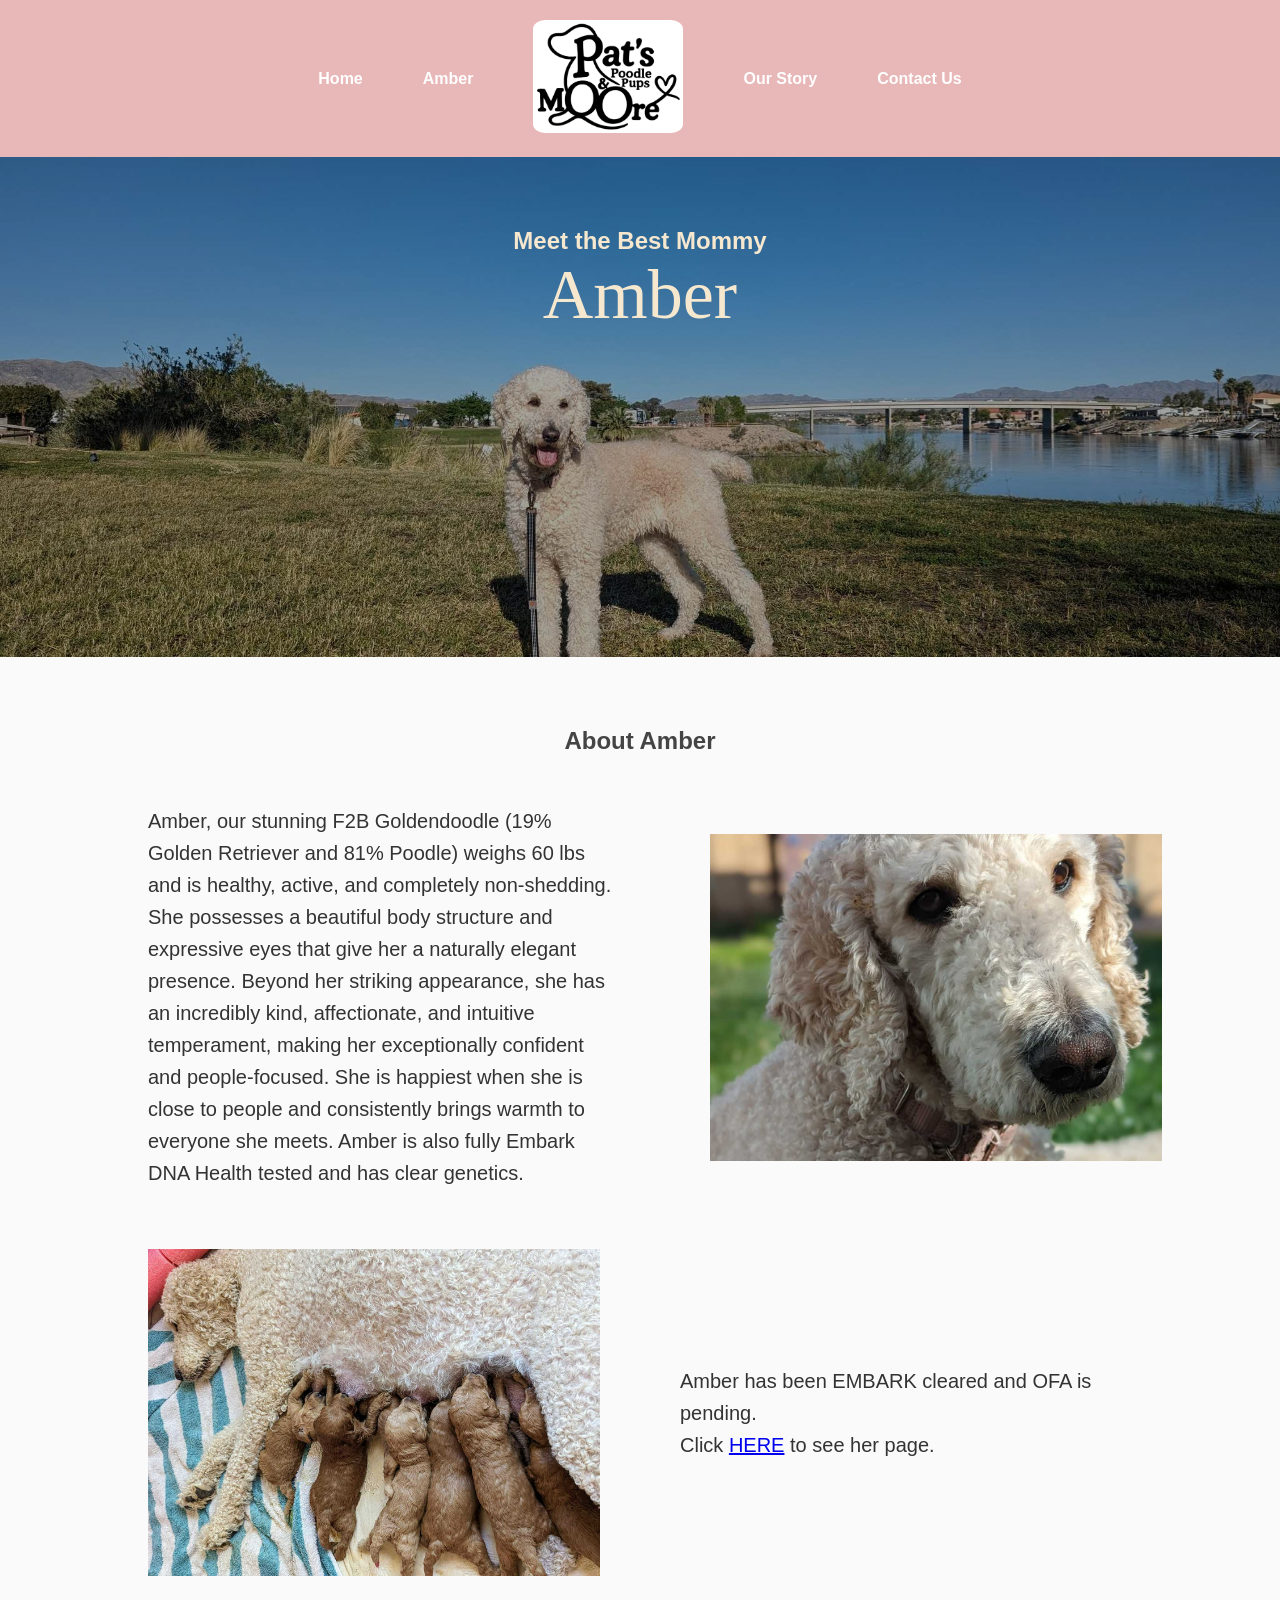
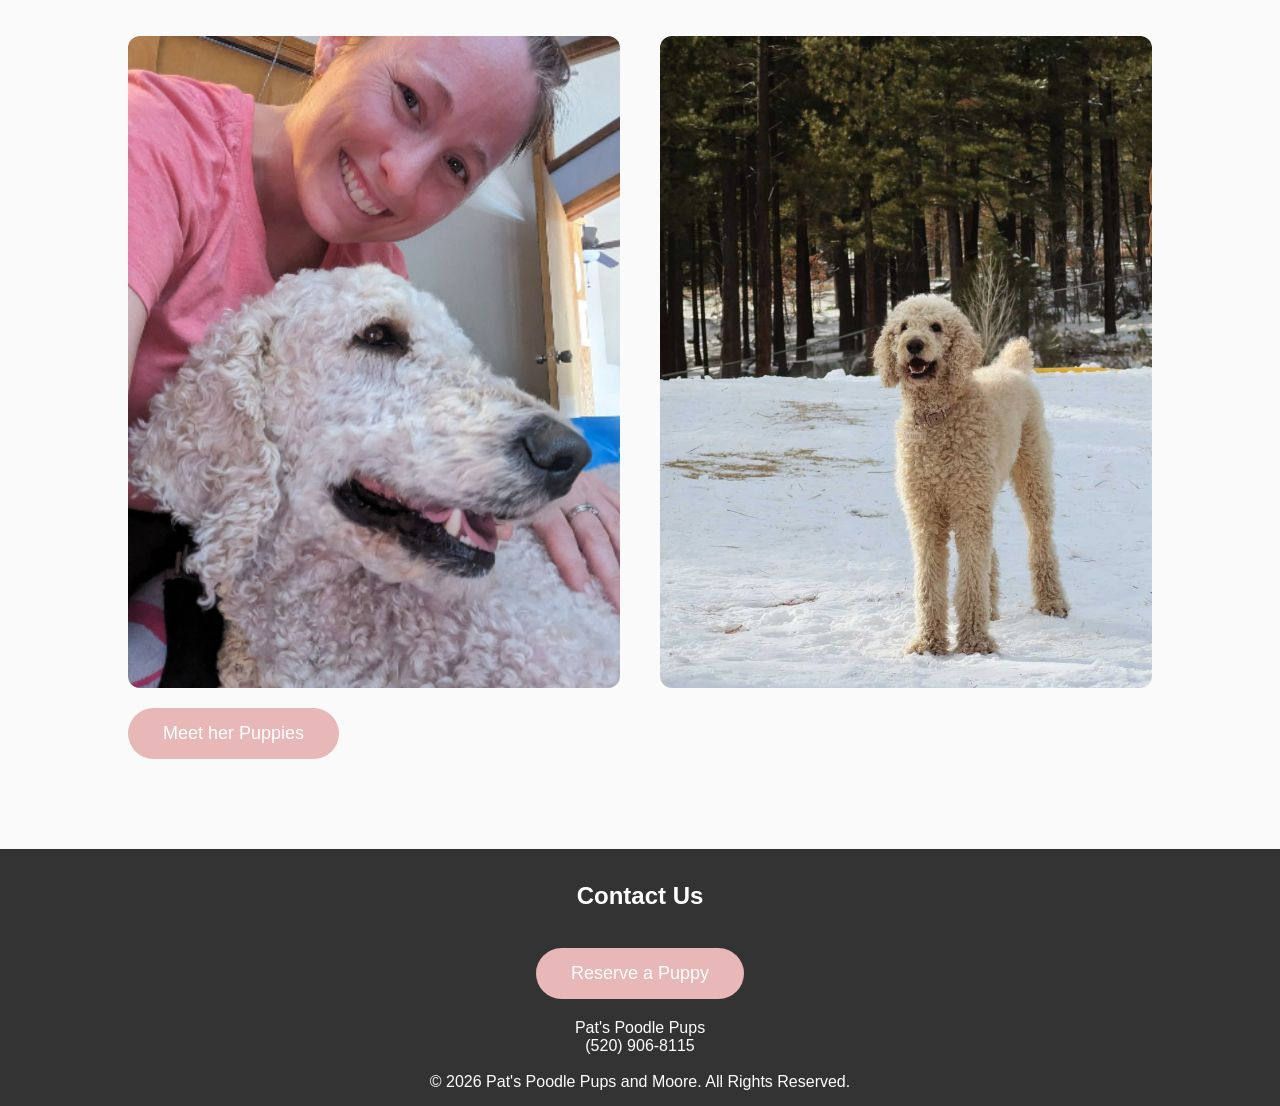
==== amber.html @ 966091e3 "phone number fix, buttons on homepage fix" ====
<!doctype html>
<html lang="en">
  <head>
    <meta charset="UTF-8" />
    <meta name="viewport" content="width=device-width, initial-scale=1.0" />
    <title>Amber</title>
    <link rel="preconnect" href="https://fonts.googleapis.com" />
    <link rel="preconnect" href="https://fonts.gstatic.com" crossorigin />
    <link
      href="https://fonts.googleapis.com/css2?family=Bevan:ital@0;1&family=Delius+Swash+Caps&family=Edu+NSW+ACT+Hand+Pre:wght@400..700&family=Sacramento&display=swap"
      rel="stylesheet" />
    <link rel="stylesheet" href="css/large.css" />
    <link rel="stylesheet" href="css/medium.css" />
    <link rel="stylesheet" href="css/small.css" />
  </head>
  <body>
    <header class="header">
      <a href="#" class="mobile-logo">
        <img src="images/logo.png" class="logo" alt="Pat's Poodle Pups Logo" />
      </a>

      <button class="hamburger" onclick="toggleMenu()">☰</button>

      <nav class="nav" id="nav-menu">
        <a href="/">Home</a>
        <a href="/amber.html">Amber</a>

        <a href="/" class="desktop-logo">
          <img
            src="images/logo.png"
            class="logo"
            alt="Pat's Poodle Pups Logo" />
        </a>

        <a href="/our-story.html">Our Story</a>
        <a href="/contact.html">Contact Us</a>
      </nav>
    </header>

    <section class="hero-amber">
      <div>
        <h2>Meet the Best Mommy</h2>
        <p class="amber">Amber</p>
      </div>
    </section>

    <section>
      <h2 class="section-title">About Amber</h2>
      <div class="about">
        <p class="about-us-words">
          Amber, our stunning F2B Goldendoodle (19% Golden Retriever and 81%
          Poodle) weighs 60 lbs and is healthy, active, and completely
          non-shedding. She possesses a beautiful body structure and expressive
          eyes that give her a naturally elegant presence. Beyond her striking
          appearance, she has an incredibly kind, affectionate, and intuitive
          temperament, making her exceptionally confident and people-focused.
          She is happiest when she is close to people and consistently brings
          warmth to everyone she meets. Amber is also fully Embark DNA Health
          tested and has clear genetics.
        </p>
        <img class="about-us-float-right" src="images/amber.jpg" alt="Amber" />

        <img
          class="about-us-float-left"
          src="images/amberwithpuppies.jpg"
          alt="Amber and puppies" />
        <p class="about-us-words">
          Amber has been EMBARK cleared and OFA is pending. <br />
          Click
          <a
            href="https://app.embarkvet.com/pet/096cd4cc-40f9-4886-88ca-06468ad844e9/about"
            target="_blank"
            >HERE</a
          >

          to see her page.
        </p>

        <img src="images/patriciaandamber.jpg" alt="Patricia and Amber" />
        <img src="images/amber-snow.jpg" alt="Amber in the snow" />
      </div>
      <a href="/index.html#puppies" class="btn-reserve">Meet her Puppies</a>
    </section>

    <footer>
      <br />
      <h2>Contact Us</h2>

      <br />

      <a
        href="https://docs.google.com/forms/d/e/1FAIpQLSdhYru-Zj1U61G9AOC0RL7cTXOW9glm_6cI5-a4-8yZkHVe0g/viewform?usp=sharing&ouid=100446442615634230932"
        class="btn-reserve"
        target="_blank"
        >Reserve a Puppy</a
      >
      <br />
      <p>Pat's Poodle Pups</p>
      <p><a href="tel:+15209068115" class="phone-link">(520) 906-8115</a></p>

      <br />

      <p>&copy; 2026 Pat's Poodle Pups and Moore. All Rights Reserved.</p>
    </footer>
    <script src="js/index.js"></script>
  </body>
</html>
---- css/large.css ----
@media only screen and (min-width: 801px) {
  .mobile-logo {
    display: none;
  }

  .desktop-logo {
    display: flex;
  }

  .hero-contact {
    background:
      linear-gradient(rgba(0, 0, 0, 0.35), rgba(0, 0, 0, 0.35)),
      url('/images/contact-hero-large.jpg');
    background-size: cover;
    background-position: center;
  }
}
---- css/medium.css ----
@media (min-width: 801px) {
  .about {
    grid-template-columns: 1fr;
  }

  .hero h2 {
    font-size: 40px;
  }

  .gooddog {
    gap: 0;
    flex-direction: row;
  }
}
---- css/small.css ----
/* ==========================
   RESET
   ========================== */

* {
  margin: 0;
  padding: 0;
  box-sizing: border-box;
  font-family: Arial, Helvetica, sans-serif;
}

body {
  background: #fafafa;
  color: #333;
}

/* ==========================
   HEADER & NAVIGATION
   ========================== */

header {
  background: #e8b7b7;
  color: white;
  padding: 20px 50px;
  position: relative;
  display: flex;
  justify-content: center;
  align-items: center;
  text-align: center;
}

/* .header {
  display: flex;
  align-items: center;
  position: relative;
} */

header h1 {
  font-size: 32px;
}

.nav {
  display: flex;
  justify-content: center;
  align-items: center;
  gap: 60px;
}

.nav.show {
  display: flex;
}

nav a {
  color: white;
  text-decoration: none;
  margin-left: 0;
  font-weight: bold;
  transition: color 0.3s ease;
}

nav a:hover {
  text-decoration: underline;
}

.logo {
  width: 150px;
  border-radius: 8%;
}

.mobile-logo {
  display: none;
}

.desktop-logo {
  display: block;
}

/* Hamburger */

.hamburger {
  display: none;
  background: none;
  border: none;
  color: #f6e7cf;
  font-size: 32px;
  cursor: pointer;
}

/* ==========================
   HERO
   ========================== */

.hero {
  height: 500px;
  background:
    linear-gradient(rgba(0, 0, 0, 0.35), rgba(0, 0, 0, 0.35)),
    url('/images/pupheader.jpg');
  background-size: cover;
  background-position: center;
  display: flex;
  justify-content: center;
  align-items: center;
  text-align: center;
  color: #f6e7cf;
}

.hero h2 {
  font-size: 54px;
  margin-bottom: 20px;
}

.hero p {
  font-size: 22px;
  margin-bottom: 30px;
}

/* Amber page */

.hero-amber {
  height: 500px;
  background:
    linear-gradient(rgba(0, 0, 0, 0.35), rgba(0, 0, 0, 0.35)),
    url('/images/amberheader.jpg');
  background-size: cover;
  background-position: center;
  display: flex;
  justify-content: center;
  text-align: center;
  color: #f6e7cf;
}

.hero-contact {
  height: 500px;
  background:
    linear-gradient(rgba(0, 0, 0, 0.35), rgba(0, 0, 0, 0.35)),
    url('/images/contact-hero-large.jpg');
  background-size: cover;
  background-position: center;
  display: flex;
  justify-content: center;
  text-align: center;
  align-items: flex-end;
  color: #f6e7cf;
}

.hero-our-story {
  height: 500px;
  background:
    linear-gradient(rgba(0, 0, 0, 0.35), rgba(0, 0, 0, 0.35)),
    url('/images/patricia-and-amber.JPG');
  background-size: cover;
  background-position: center;
  display: flex;
  justify-content: center;
  text-align: center;
  align-items: flex-end;
  color: #f6e7cf;
}

.our-story img {
  max-width: 100%;
  height: auto;
}
.our-story p {
  padding: 20px;
  line-height: 1.6;
  /* text-indent: 2rem; */
}

.our-story {
  flex-direction: column;
  justify-content: center;
  align-items: center;
  width: 100%;
  height: auto;
  display: flex;
}
.about-us {
  width: 80%;
  margin: 0 auto;
}
.about-us-float-left {
  float: left;
  width: 500px;
  padding: 20px;
  margin-right: 30px;
}
.about-us-float-right {
  float: right;
  width: 500px;
  padding: 20px;
  margin-left: 30px;
}
.about-us-words {
  font-size: 20px;
  padding-left: 20px;
  line-height: 1.6;
}

.about-us-words-contact {
  font-size: 20px;
  padding-left: 20px;
  line-height: 1.6;
  max-width: 600px;
  text-align: center;
}
.contact-img {
  float: right;
  width: 500px;
  padding: 20px;
  margin-bottom: 30px;
}

.amber {
  font-family: 'Dancing Script', cursive;
  font-size: 70px;
}
.why ul {
  margin-bottom: 50px;
  list-style-image: url(/images/bone.png);
  list-style-position: inside;
}
.why h2 {
  color: #444;
}
.head-our-story {
  font-size: 1.5em;
  font-weight: 500;
}

.meet-puppies {
  display: flex;
  justify-content: center;
  align-items: center;
  text-align: center;
}

/* ==========================
   BUTTONS
   ========================== */

.btn {
  background: #e8b7b7;
  color: white;
  padding: 15px 35px;
  text-decoration: none;
  border-radius: 30px;
  font-size: 18px;
  transition:
    background 0.3s ease,
    color 0.3s ease;
}

.btn:hover {
  background: #f6e7cf;
  color: #444;
}

.btn-contact {
  background: #e8b7b7;
  color: white;
  padding: 15px 35px;
  text-decoration: none;
  border-radius: 30px;
  font-size: 18px;
  transition:
    background 0.3s ease,
    color 0.3s ease;
  display: inline-block;
  margin-top: 40px;
}
.btn-reserve {
  background: #e8b7b7;
  color: white;
  padding: 15px 35px;
  text-decoration: none;
  border-radius: 30px;
  font-size: 18px;
  transition:
    background 0.3s ease,
    color 0.3s ease;
  display: inline-block;
  margin: 20px 0;
}

/* ==========================
   GENERAL
   ========================== */

section {
  padding: 70px 10%;
}

.section-title {
  text-align: center;
  margin-bottom: 50px;
  color: #444;
}

.gooddog {
  display: flex;
  flex-direction: column;
  align-items: center;
  justify-content: space-evenly;
  gap: 50px;
}

.gooddog img {
  width: 250px;
  border-radius: 12px;
  padding: 15px;
  box-shadow: 0 5px 15px rgba(0, 0, 0, 0.1);
  transition:
    transform 0.3s ease,
    box-shadow 0.3s ease;
}
.gooddog img:hover {
  transform: translateY(-6px);
  box-shadow: 0 12px 30px rgba(0, 0, 0, 0.2);
}
.find-us {
  font: 1em sans-serif;
  align-self: center;
}

/* ==========================
   CARDS
   ========================== */

.cards {
  display: grid;
  grid-template-columns: repeat(auto-fit, minmax(300px, 1fr));
  gap: 30px;
}

.card {
  background: white;
  border-radius: 12px;
  overflow: hidden;
  box-shadow: 0 5px 15px rgba(0, 0, 0, 0.1);
  transition:
    transform 0.3s ease,
    box-shadow 0.3s ease;
}

/* .card:hover {
  transform: translateY(-6px);
  box-shadow: 0 12px 30px rgba(0, 0, 0, 0.2);
} */

.card img {
  width: 100%;
  height: 340px;
  object-fit: cover;
  display: block;
}

.card-content {
  padding: 20px;
}

.card h3 {
  margin-bottom: 10px;
}

.price {
  color: #ff6b00;
  font-size: 22px;
  font-weight: bold;
  margin-top: 15px;
}

/* ==========================
   ABOUT
   ========================== */

.about {
  display: grid;
  grid-template-columns: 1fr 1fr;
  gap: 40px;
  align-items: center;
}

.about img {
  width: 100%;
  border-radius: 12px;
}

/* ==========================
   TESTIMONIALS
   ========================== */

.testimonials {
  display: grid;
  grid-template-columns: repeat(auto-fit, minmax(300px, 1fr));
  gap: 25px;
}

.testimonial {
  background: white;
  padding: 25px;
  border-left: 6px solid #e8b7b7;
  box-shadow: 0 5px 15px rgba(0, 0, 0, 0.08);
}

/* ==========================
   FOOTER
   ========================== */

footer {
  background: #333;
  color: white;
  text-align: center;
  padding: 15px;
}

.footer-link a {
  color: #fafafa;
  text-decoration: none;
}

.footer-link a:hover {
  text-decoration: underline;
}
footer p a {
  margin: 5px;
}

.social-media {
  display: flex;
  align-items: center;
  justify-content: center;
  margin: 30px auto;
}

.social-media img {
  padding: 10%;
  width: 80%;
}

.social-media a {
  border-radius: 100%;
}

a[href^='tel:'] {
  color: inherit;
  text-decoration: none;
}

a[href^='tel:']:visited {
  color: inherit;
}

a[href^='tel:']:hover {
  text-decoration: underline;
}

/* ==========================
   MOBILE
   ========================== */

@media (max-width: 800px) {
  .header {
    justify-content: space-between;
    padding: 10px 20px;
  }

  .hamburger {
    display: block;
  }

  .mobile-logo {
    display: block;
  }

  .desktop-logo {
    display: none;
  }

  .logo {
    width: 170px;
    box-shadow: 0 5px 15px rgba(0, 0, 0, 0.25);
  }

  .nav {
    display: none;
    position: absolute;
    top: 100%;
    left: 0;
    right: 0;
    background: #fff8ee;
    flex-direction: column;
    z-index: 10;
    gap: 0;
  }

  .nav.show {
    display: flex;
  }

  .nav a {
    color: #444;
    margin: 6px 0;
    padding: 10px;
  }

  .hero h2 {
    font-size: 40px;
  }

  .hero p {
    font-size: 18px;
  }

  .about {
    grid-template-columns: 1fr;
  }

  section {
    padding: 50px 8%;
  }
}
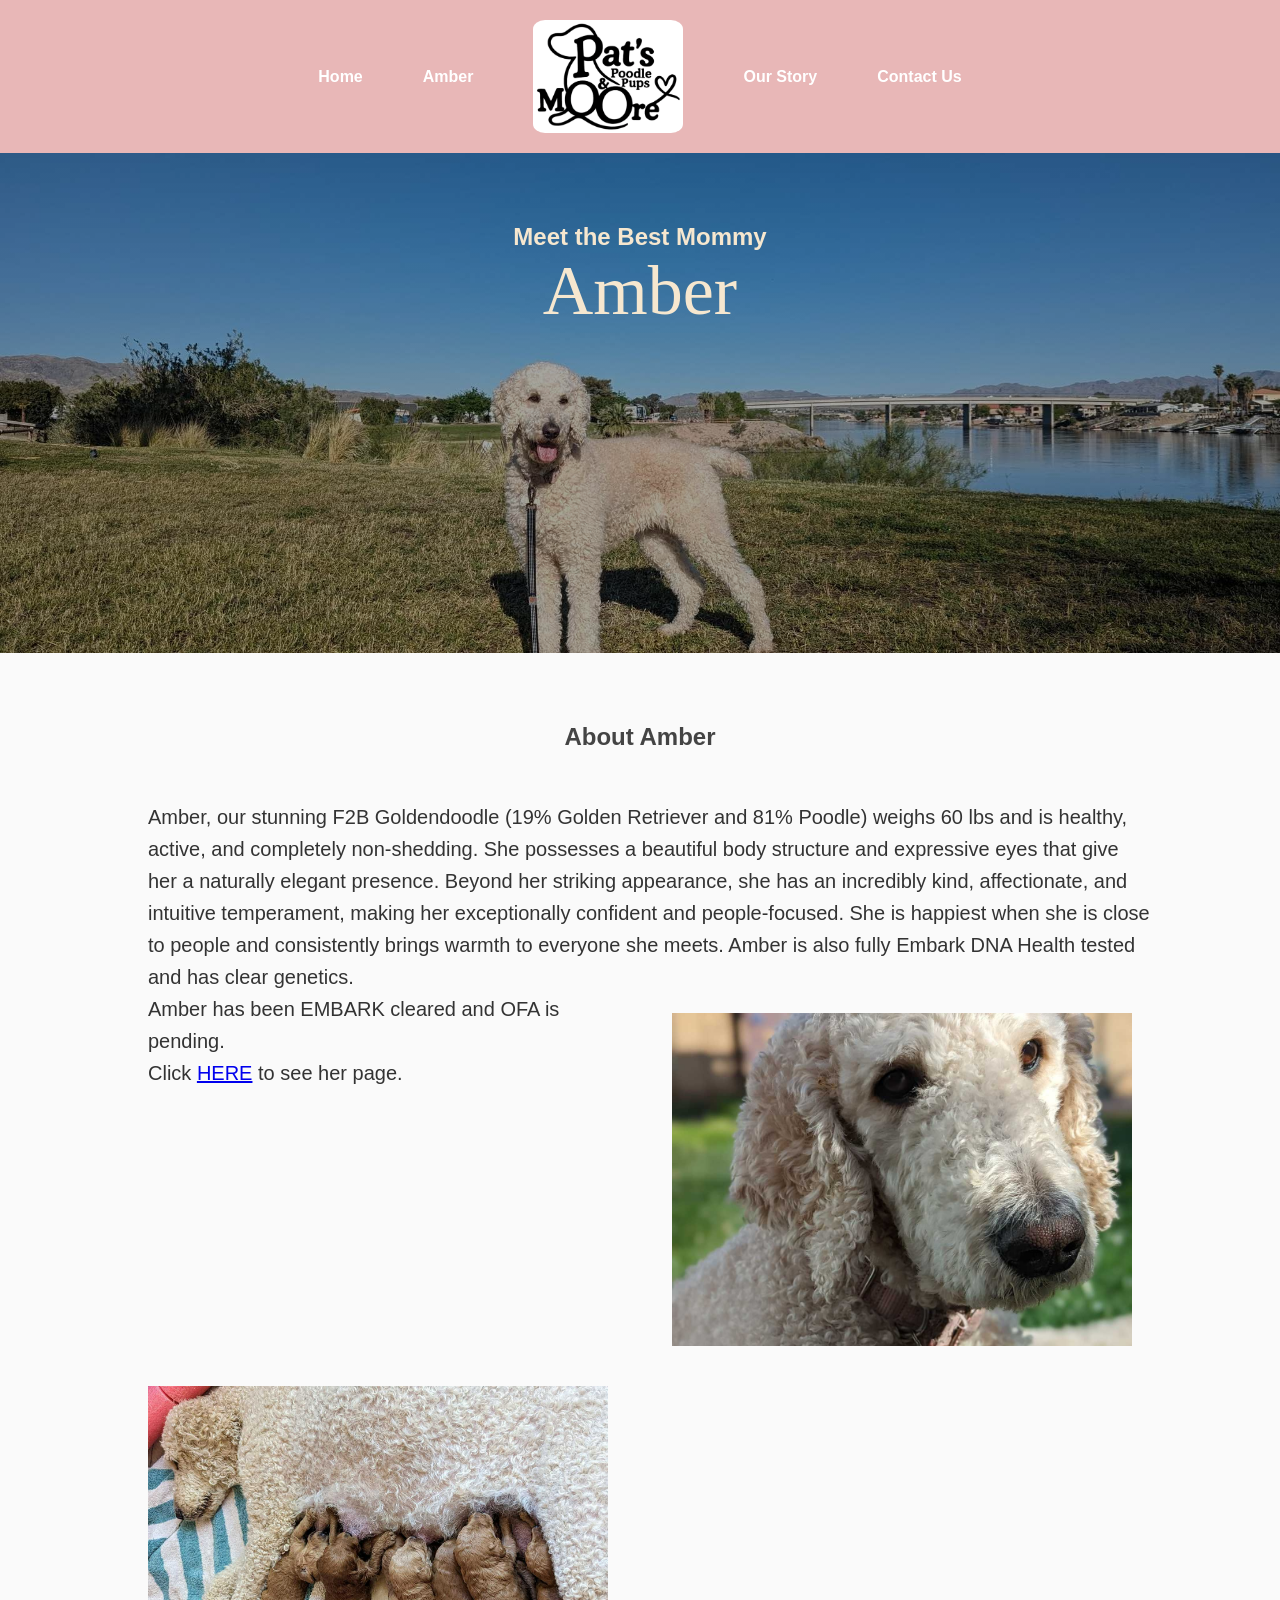
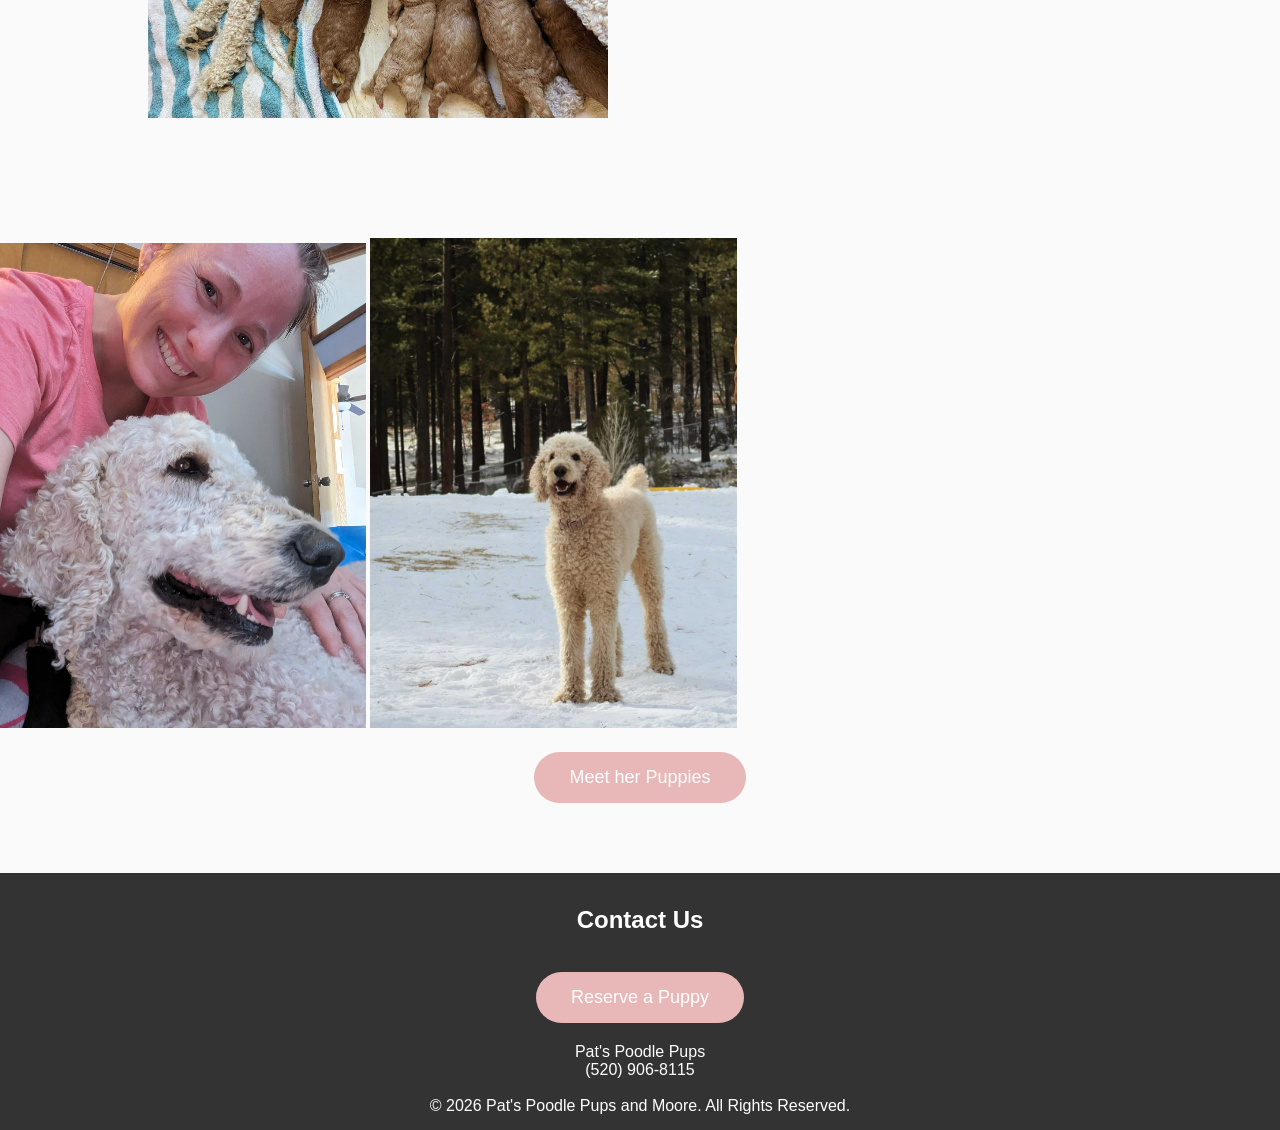
==== commit cae290f3: "added info from patricia's email" ====
--- a/amber.html
+++ b/amber.html
@@ -9,9 +9,9 @@
     <link
       href="https://fonts.googleapis.com/css2?family=Bevan:ital@0;1&family=Delius+Swash+Caps&family=Edu+NSW+ACT+Hand+Pre:wght@400..700&family=Sacramento&display=swap"
       rel="stylesheet" />
+    <link rel="stylesheet" href="css/small.css" />
+    <link rel="stylesheet" href="css/medium.css" />
     <link rel="stylesheet" href="css/large.css" />
-    <link rel="stylesheet" href="css/medium.css" />
-    <link rel="stylesheet" href="css/small.css" />
   </head>
   <body>
     <header class="header">
@@ -44,9 +44,9 @@
       </div>
     </section>
 
-    <section>
+    <section class="about">
       <h2 class="section-title">About Amber</h2>
-      <div class="about">
+      <div>
         <p class="about-us-words">
           Amber, our stunning F2B Goldendoodle (19% Golden Retriever and 81%
           Poodle) weighs 60 lbs and is healthy, active, and completely
@@ -75,13 +75,16 @@
 
           to see her page.
         </p>
+      </div>
+    </section>
+    <div class="amber-pics">
+      <img src="images/patriciaandamber.jpg" alt="Patricia and Amber" />
+      <img src="images/amber-snow.jpg" alt="Amber in the snow" />
+    </div>
 
-        <img src="images/patriciaandamber.jpg" alt="Patricia and Amber" />
-        <img src="images/amber-snow.jpg" alt="Amber in the snow" />
-      </div>
+    <div class="meet-puppies">
       <a href="/index.html#puppies" class="btn-reserve">Meet her Puppies</a>
-    </section>
-
+    </div>
     <footer>
       <br />
       <h2>Contact Us</h2>
--- a/css/small.css
+++ b/css/small.css
@@ -9,9 +9,21 @@
   font-family: Arial, Helvetica, sans-serif;
 }
 
+html {
+  max-width: 100%;
+  overflow-x: hidden;
+}
+
 body {
   background: #fafafa;
   color: #333;
+  max-width: 100%;
+  overflow-x: hidden;
+}
+*,
+*::before,
+*::after {
+  box-sizing: border-box;
 }
 
 /* ==========================
@@ -130,17 +142,12 @@
 }
 
 .hero-contact {
-  height: 500px;
-  background:
-    linear-gradient(rgba(0, 0, 0, 0.35), rgba(0, 0, 0, 0.35)),
-    url('/images/contact-hero-large.jpg');
-  background-size: cover;
-  background-position: center;
-  display: flex;
-  justify-content: center;
-  text-align: center;
-  align-items: flex-end;
-  color: #f6e7cf;
+  padding: 0;
+}
+
+.hero-contact img {
+  width: 100%;
+  display: block;
 }
 
 .hero-our-story {
@@ -160,6 +167,7 @@
 .our-story img {
   max-width: 100%;
   height: auto;
+  border-radius: 12px;
 }
 .our-story p {
   padding: 20px;
@@ -176,20 +184,17 @@
   display: flex;
 }
 .about-us {
-  width: 80%;
+  /* width: 80%; */
   margin: 0 auto;
+  margin-top: 50px;
 }
 .about-us-float-left {
-  float: left;
-  width: 500px;
-  padding: 20px;
-  margin-right: 30px;
+  width: 100%;
+  float: none;
 }
 .about-us-float-right {
-  float: right;
-  width: 500px;
-  padding: 20px;
-  margin-left: 30px;
+  width: 100%;
+  float: none;
 }
 .about-us-words {
   font-size: 20px;
@@ -205,10 +210,8 @@
   text-align: center;
 }
 .contact-img {
-  float: right;
-  width: 500px;
-  padding: 20px;
-  margin-bottom: 30px;
+  width: 100%;
+  float: none;
 }
 
 .amber {
@@ -233,6 +236,7 @@
   justify-content: center;
   align-items: center;
   text-align: center;
+  margin-bottom: 50px;
 }
 
 /* ==========================
@@ -374,16 +378,20 @@
    ABOUT
    ========================== */
 
-.about {
+/* .about {
+  margin-bottom: 50px;
+} */
+
+.about img {
+  max-width: 100%;
+  height: auto;
+  border-radius: 12px;
+}
+.amber-pics {
+  margin-top: 60px;
   display: grid;
-  grid-template-columns: 1fr 1fr;
-  gap: 40px;
-  align-items: center;
-}
-
-.about img {
-  width: 100%;
-  border-radius: 12px;
+  justify-content: space-around;
+  gap: 30px;
 }
 
 /* ==========================
@@ -460,7 +468,7 @@
    ========================== */
 
 @media (max-width: 800px) {
-  .header {
+  header {
     justify-content: space-between;
     padding: 10px 20px;
   }
--- a/css/medium.css
+++ b/css/medium.css
@@ -1,6 +1,6 @@
-@media (min-width: 801px) {
+@media only screen and (min-width: 40em) {
   .about {
-    grid-template-columns: 1fr;
+    margin-bottom: 50px;
   }
 
   .hero h2 {
@@ -11,4 +11,10 @@
     gap: 0;
     flex-direction: row;
   }
+
+  .amber-pics {
+    display: inline-block;
+    text-align: center;
+    margin-top: 100px;
+  }
 }
--- a/css/large.css
+++ b/css/large.css
@@ -1,4 +1,4 @@
-@media only screen and (min-width: 801px) {
+@media only screen and (min-width: 60em) {
   .mobile-logo {
     display: none;
   }
@@ -14,4 +14,27 @@
     background-size: cover;
     background-position: center;
   }
+
+  .about-us-float-left {
+    float: left;
+    width: 500px;
+    padding: 20px;
+    margin-right: 30px;
+    border-radius: 12px;
+  }
+  .about-us-float-right {
+    float: right;
+    width: 500px;
+    padding: 20px;
+    margin-left: 30px;
+    border-radius: 12px;
+  }
+
+  .contact-img {
+    float: right;
+    width: 500px;
+    padding: 20px;
+    margin-bottom: 30px;
+    border-radius: 12px;
+  }
 }
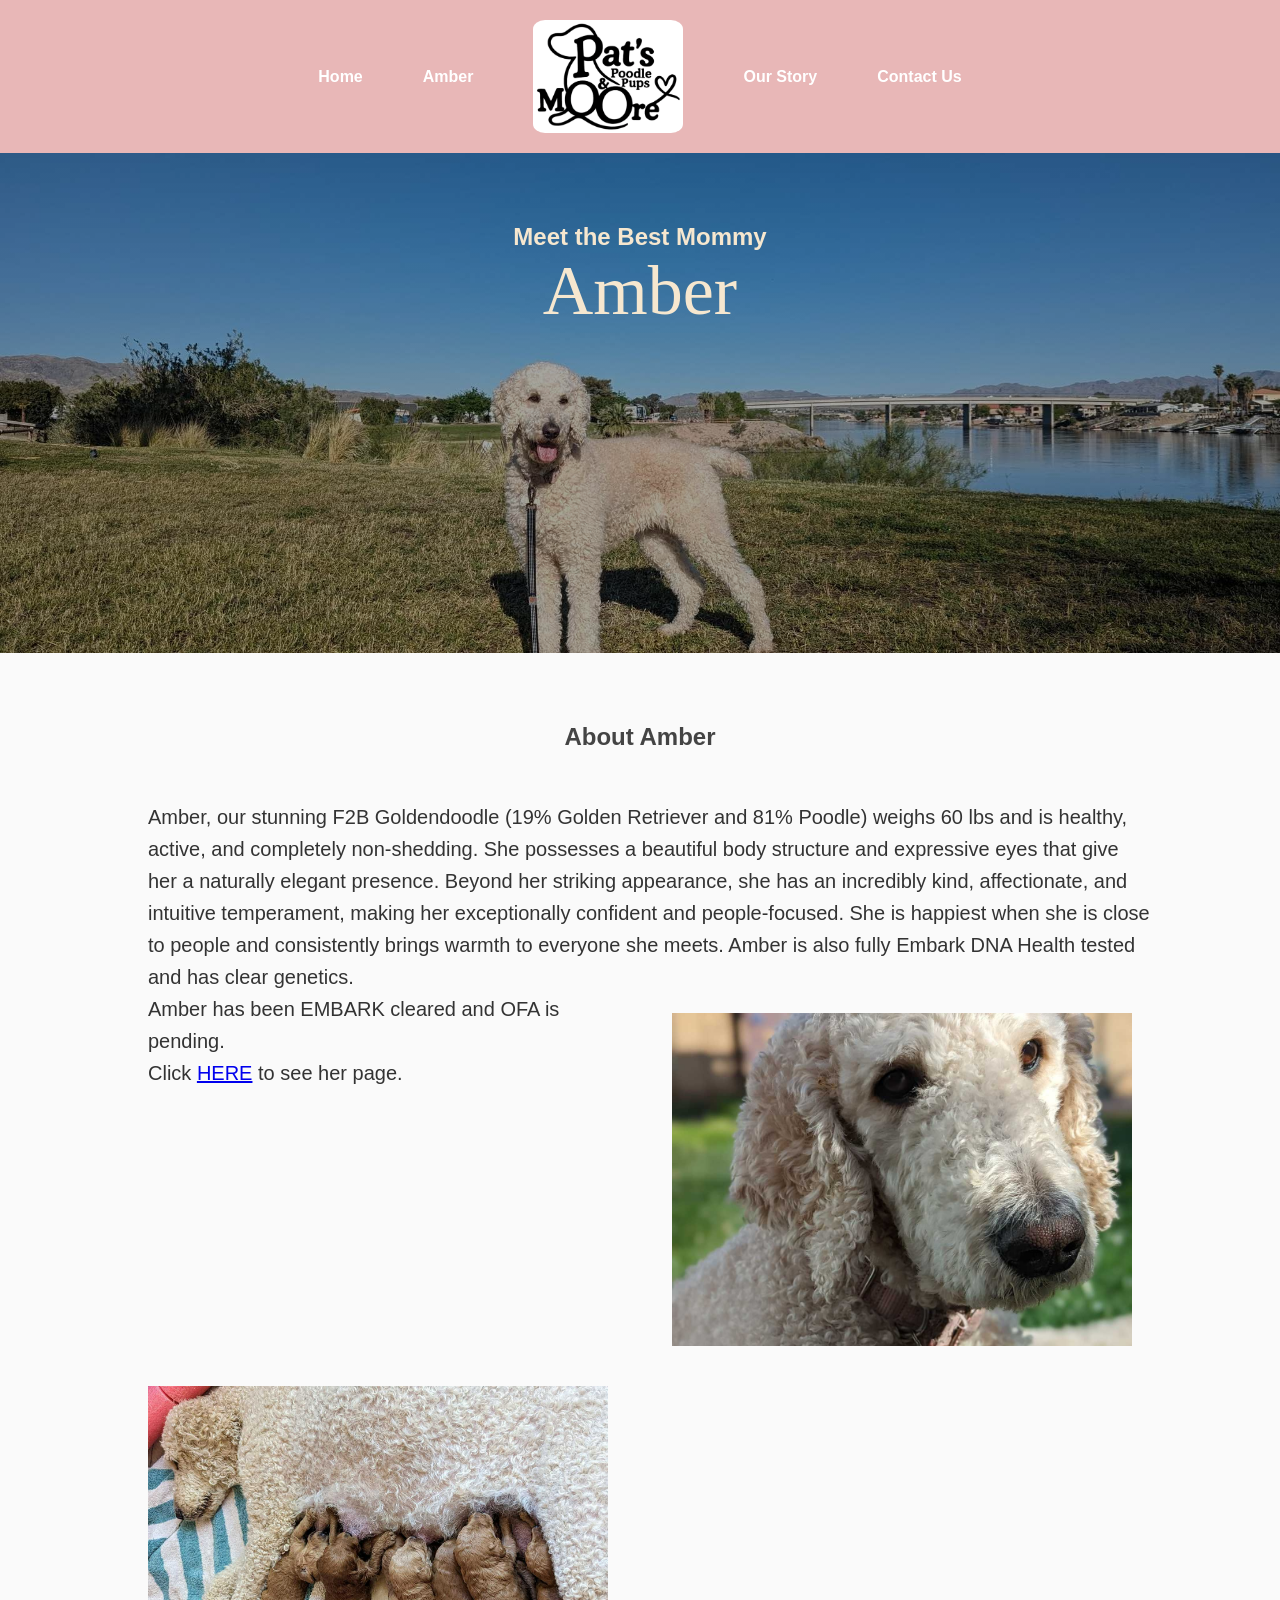
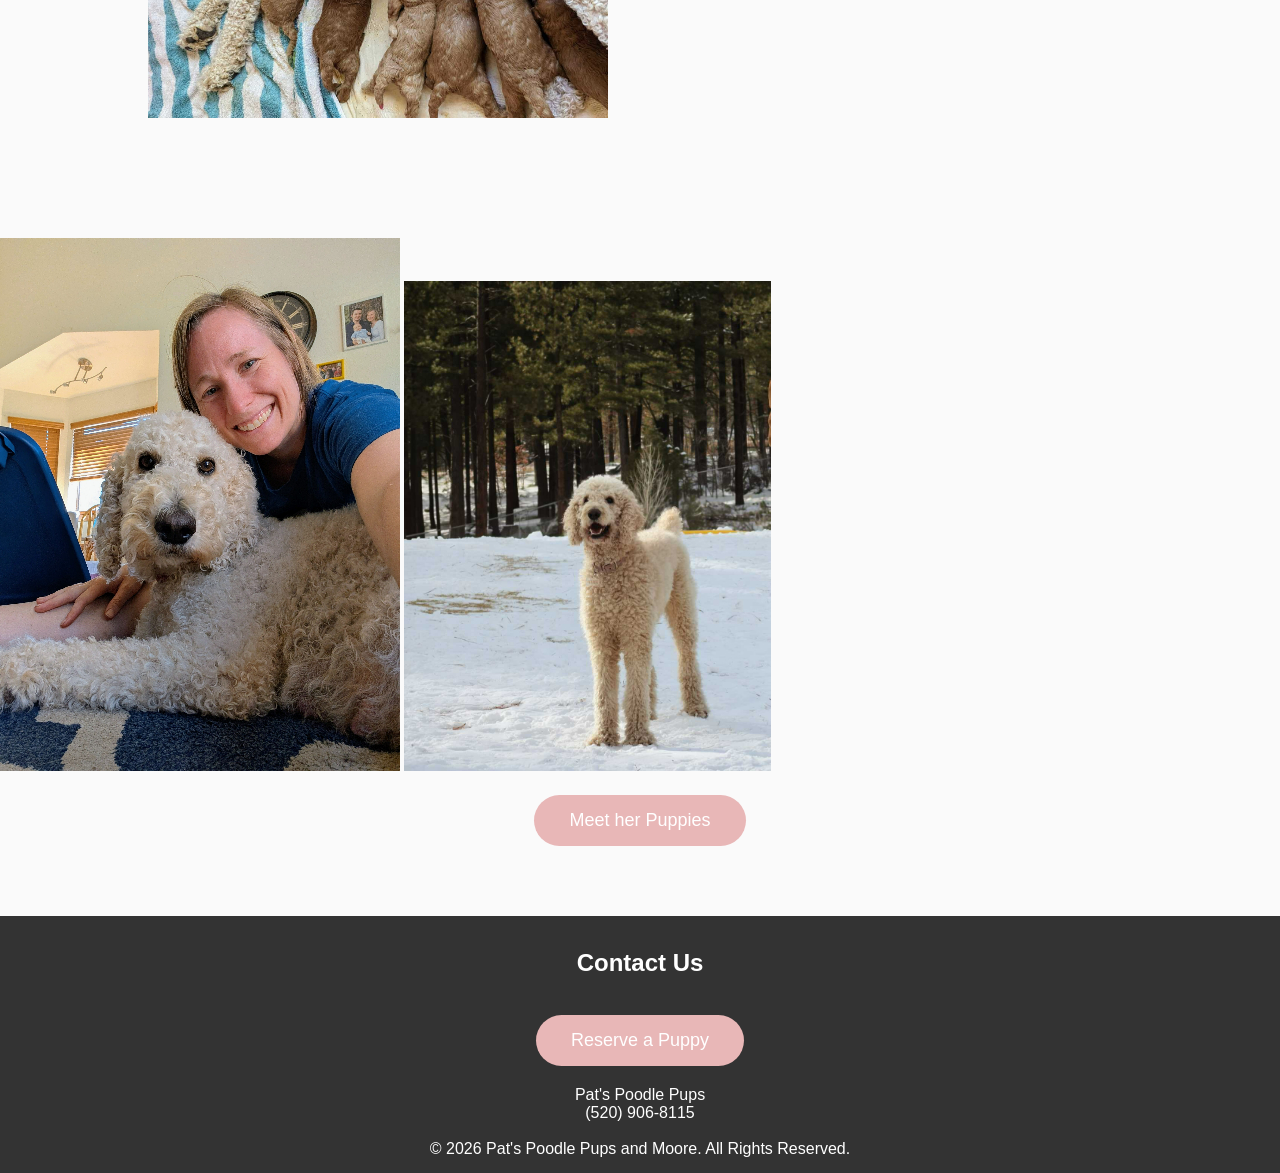
==== commit 2499df87: "home page changes" ====
--- a/amber.html
+++ b/amber.html
@@ -78,7 +78,7 @@
       </div>
     </section>
     <div class="amber-pics">
-      <img src="images/patriciaandamber.jpg" alt="Patricia and Amber" />
+      <img src="images/amber-and-pat.jpg" alt="Patricia and Amber" />
       <img src="images/amber-snow.jpg" alt="Amber in the snow" />
     </div>
 
--- a/css/small.css
+++ b/css/small.css
@@ -114,6 +114,7 @@
   align-items: center;
   text-align: center;
   color: #f6e7cf;
+  margin-bottom: 50px;
 }
 
 .hero h2 {
@@ -196,6 +197,11 @@
   width: 100%;
   float: none;
 }
+
+/* .gucci {
+  max-height: 400px;
+  width: auto;
+} */
 .about-us-words {
   font-size: 20px;
   padding-left: 20px;
@@ -209,6 +215,13 @@
   max-width: 600px;
   text-align: center;
 }
+
+.bottom-image {
+  display: flex;
+  align-items: center;
+  justify-content: center;
+  margin-top: 50px;
+}
 .contact-img {
   width: 100%;
   float: none;
@@ -220,11 +233,20 @@
 }
 .why ul {
   margin-bottom: 50px;
-  list-style-image: url(/images/bone.png);
+  list-style-image: url(/images/bone2.png);
   list-style-position: inside;
+}
+
+.why ul li {
+  padding: 5px;
 }
 .why h2 {
   color: #444;
+  text-align: center;
+}
+
+.homepage-words {
+  text-align: center;
 }
 .head-our-story {
   font-size: 1.5em;
@@ -237,6 +259,118 @@
   align-items: center;
   text-align: center;
   margin-bottom: 50px;
+}
+
+.homepage-images {
+  display: flex;
+  flex-direction: column;
+  align-items: center;
+  justify-content: space-evenly;
+  gap: 50px;
+}
+
+.homepage-images img {
+  width: 400px;
+  height: auto;
+  border-radius: 12px;
+}
+
+.homepage-words {
+  font-size: 20px;
+  line-height: 1.6;
+}
+/* ==========================
+   Carousel
+   ========================== */
+
+/* Carousel Wrapper & Viewport */
+.carousel-container {
+  position: relative;
+  width: 90%;
+  max-width: 600px;
+  margin: 0 auto;
+  padding: 20px 0;
+}
+.carousel-viewport {
+  overflow: hidden;
+  width: 100%;
+}
+.carousel-track {
+  display: flex;
+  gap: 20px;
+  transition: transform 0.4s ease-in-out;
+  will-change: transform;
+}
+
+/* Card Component */
+.card {
+  background: #ffffff;
+  border-radius: 12px;
+  box-shadow: 0 5px 15px rgba(0, 0, 0, 0.08);
+  padding: 24px;
+  min-height: 250px;
+  display: flex;
+  flex-direction: column;
+  justify-content: space-between;
+  flex-shrink: 0;
+  /* Dynamic fallback sizing */
+  width: 100%;
+  height: fit-content;
+}
+.card h3 {
+  color: #1f2937;
+  margin-bottom: 10px;
+}
+.card p {
+  color: #4b5563;
+  font-size: 20px;
+  line-height: 1.5;
+}
+
+/* Navigation Buttons */
+.nav-btn {
+  position: absolute;
+  top: 20%;
+  transform: translateY(-50%);
+  background: #ffffff;
+  border: 1px solid #e5e7eb;
+  border-radius: 50%;
+  width: 44px;
+  height: 44px;
+  cursor: pointer;
+  display: flex;
+  align-items: center;
+  justify-content: center;
+  box-shadow: 0 2px 4px rgba(0, 0, 0, 0.05);
+  z-index: 10;
+  font-size: 18px;
+  font-weight: bold;
+  transition: background 0.2s;
+}
+.nav-btn:hover {
+  background: #f9fafb;
+}
+.prev-btn {
+  left: -22px;
+}
+.next-btn {
+  right: -22px;
+}
+.nav-btn:disabled {
+  opacity: 0.5;
+  cursor: not-allowed;
+}
+
+/* Responsive Breakpoints */
+@media (max-width: 1024px) {
+  .card {
+    width: calc((100% - 20px) / 2);
+  }
+}
+@media (max-width: 640px) {
+  .card {
+    width: 100%;
+  }
 }
 
 /* ==========================
--- a/css/medium.css
+++ b/css/medium.css
@@ -17,4 +17,10 @@
     text-align: center;
     margin-top: 100px;
   }
+  .homepage-words {
+    text-align: left;
+  }
+  .why h2 {
+    text-align: left;
+  }
 }
--- a/css/large.css
+++ b/css/large.css
@@ -37,4 +37,15 @@
     margin-bottom: 30px;
     border-radius: 12px;
   }
+
+  .homepage-images {
+    margin-top: 50px;
+    display: flex;
+    flex-direction: row;
+    justify-content: center;
+    align-items: center;
+  }
+  /* .gucci {
+    max-width: 300px;
+  } */
 }
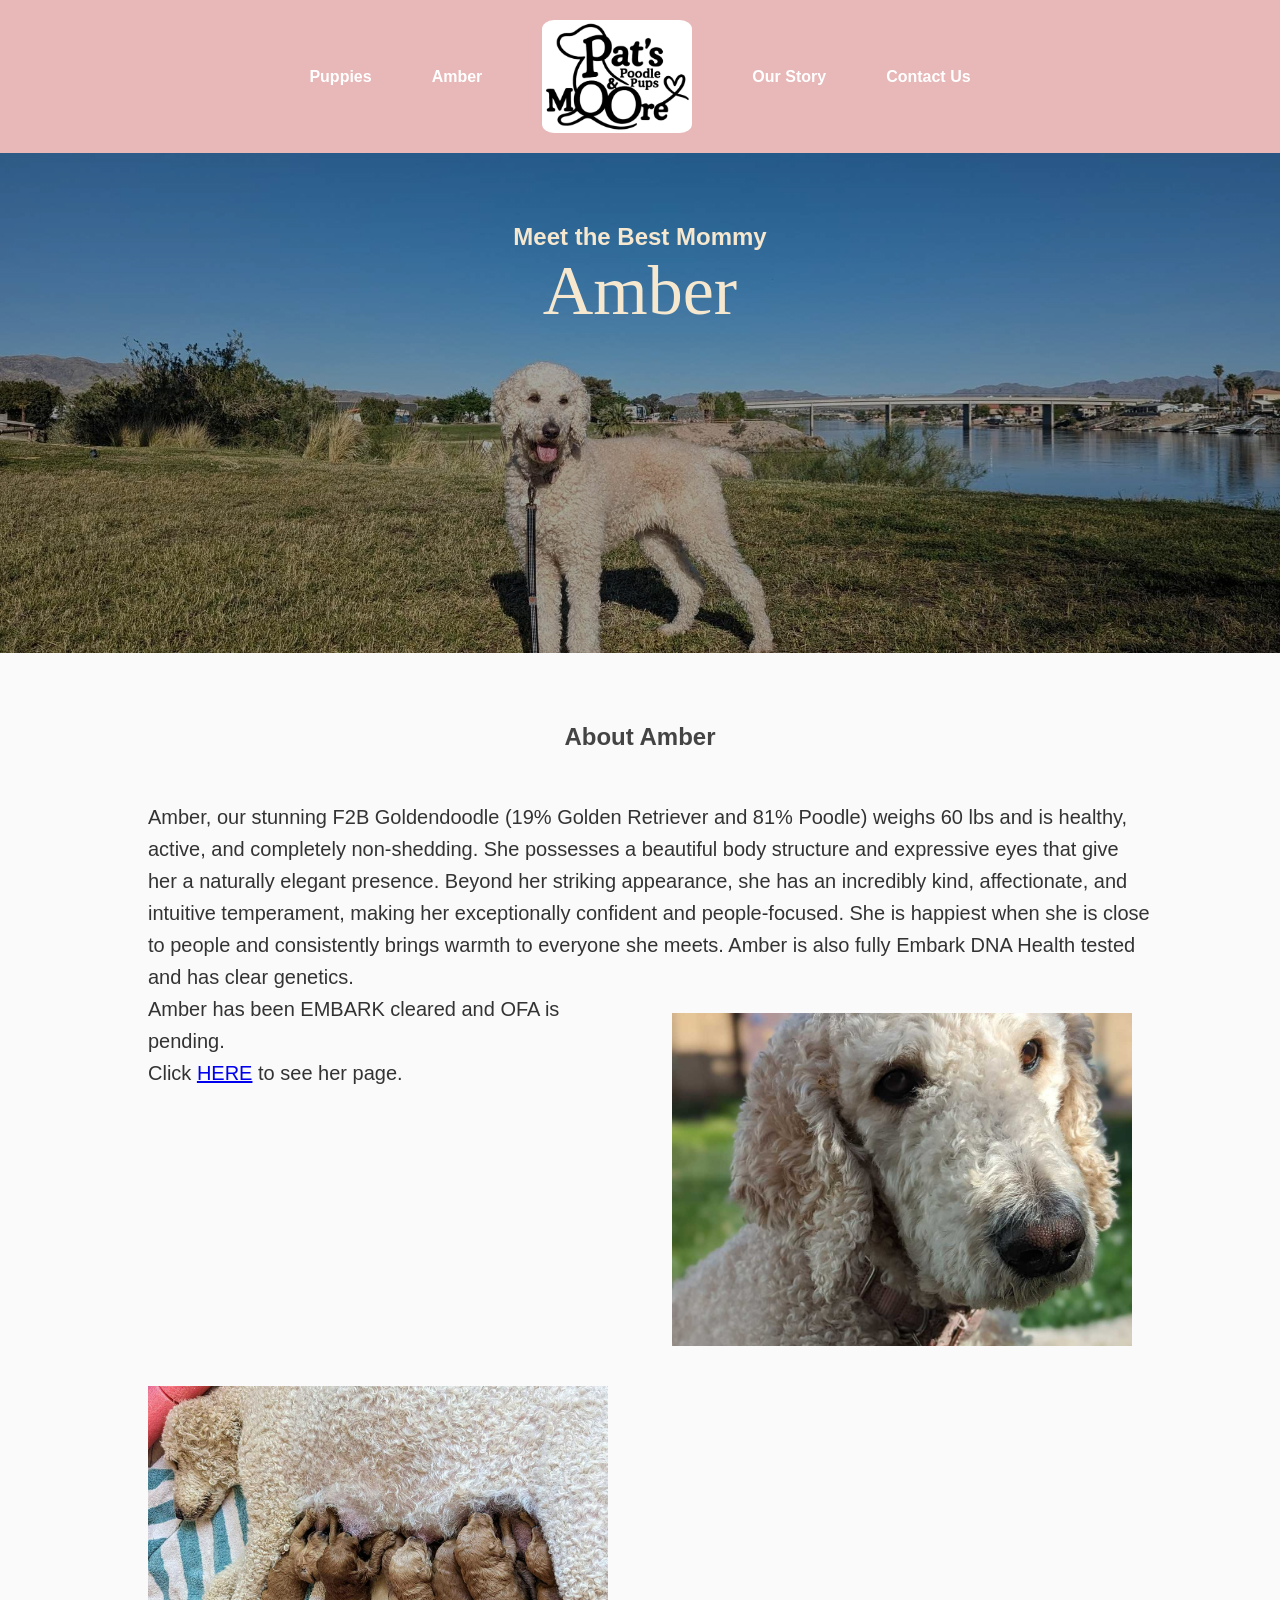
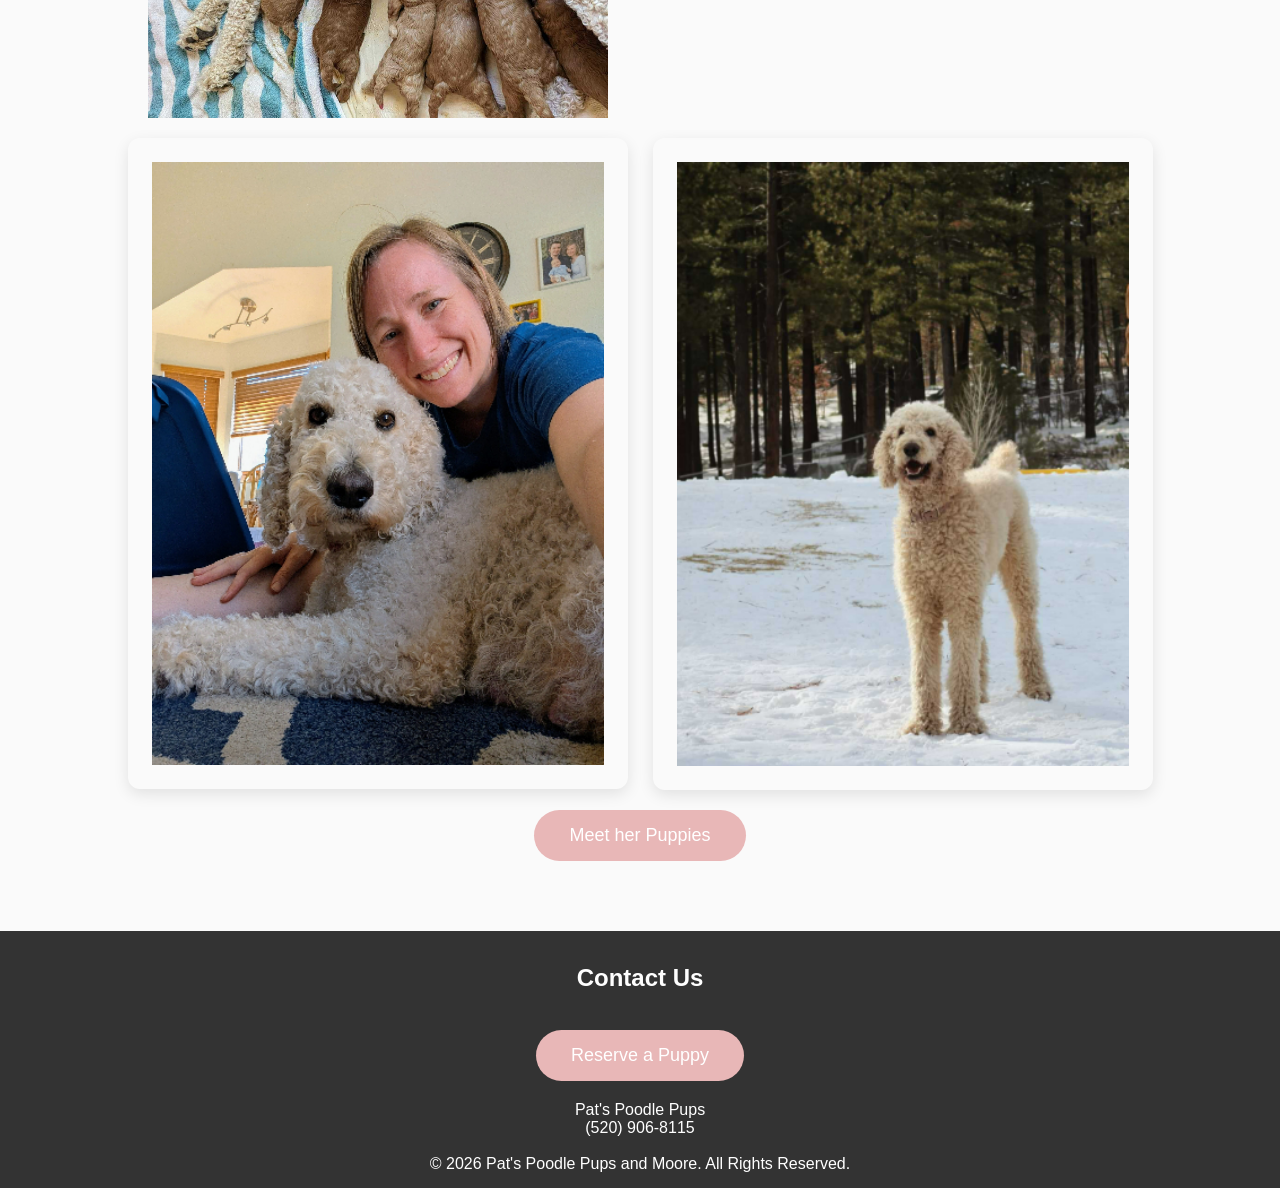
==== commit 5535b8f7: "new puppy page, fix amber page" ====
--- a/amber.html
+++ b/amber.html
@@ -22,7 +22,7 @@
       <button class="hamburger" onclick="toggleMenu()">☰</button>
 
       <nav class="nav" id="nav-menu">
-        <a href="/">Home</a>
+        <a href="/puppies.html">Puppies</a>
         <a href="/amber.html">Amber</a>
 
         <a href="/" class="desktop-logo">
@@ -83,7 +83,7 @@
     </div>
 
     <div class="meet-puppies">
-      <a href="/index.html#puppies" class="btn-reserve">Meet her Puppies</a>
+      <a href="puppies.html" class="btn-reserve">Meet her Puppies</a>
     </div>
     <footer>
       <br />
--- a/css/small.css
+++ b/css/small.css
@@ -184,6 +184,7 @@
   height: auto;
   display: flex;
 }
+
 .about-us {
   /* width: 80%; */
   margin: 0 auto;
@@ -198,10 +199,9 @@
   float: none;
 }
 
-/* .gucci {
-  max-height: 400px;
-  width: auto;
-} */
+.gucci {
+  width: 300px;
+}
 .about-us-words {
   font-size: 20px;
   padding-left: 20px;
@@ -522,10 +522,20 @@
   border-radius: 12px;
 }
 .amber-pics {
-  margin-top: 60px;
+  clear: both;
   display: grid;
-  justify-content: space-around;
-  gap: 30px;
+  grid-template-columns: repeat(auto-fit, minmax(min(100%, 500px), 500px));
+  gap: 25px;
+  justify-content: center;
+}
+.amber-pics img {
+  width: 100%;
+  border-radius: 12px;
+  padding: 24px;
+  box-shadow: 0 5px 15px rgba(0, 0, 0, 0.1);
+  min-height: 250px;
+  display: flex;
+  flex-direction: column;
 }
 
 /* ==========================
@@ -543,6 +553,32 @@
   padding: 25px;
   border-left: 6px solid #e8b7b7;
   box-shadow: 0 5px 15px rgba(0, 0, 0, 0.08);
+}
+
+/* ==========================
+   PUPPIES
+   ========================== */
+
+.pup-div {
+  display: grid;
+  grid-template-columns: repeat(auto-fit, minmax(min(100%, 500px), 500px));
+  gap: 25px;
+  justify-content: center;
+}
+.pup-cards {
+  width: 100%;
+  border-radius: 12px;
+  padding: 24px;
+  box-shadow: 0 5px 15px rgba(0, 0, 0, 0.1);
+  min-height: 250px;
+  display: flex;
+  flex-direction: column;
+}
+.pup-cards p {
+  margin-top: 10px;
+  font-size: 20px;
+  line-height: 1.5;
+  text-align: center;
 }
 
 /* ==========================
--- a/css/medium.css
+++ b/css/medium.css
@@ -11,12 +11,6 @@
     gap: 0;
     flex-direction: row;
   }
-
-  .amber-pics {
-    display: inline-block;
-    text-align: center;
-    margin-top: 100px;
-  }
   .homepage-words {
     text-align: left;
   }
--- a/css/large.css
+++ b/css/large.css
@@ -7,13 +7,13 @@
     display: flex;
   }
 
-  .hero-contact {
+  /* .hero-contact {
     background:
       linear-gradient(rgba(0, 0, 0, 0.35), rgba(0, 0, 0, 0.35)),
       url('/images/contact-hero-large.jpg');
     background-size: cover;
     background-position: center;
-  }
+  } */
 
   .about-us-float-left {
     float: left;
@@ -28,6 +28,9 @@
     padding: 20px;
     margin-left: 30px;
     border-radius: 12px;
+  }
+  .gucci {
+    width: 350px;
   }
 
   .contact-img {
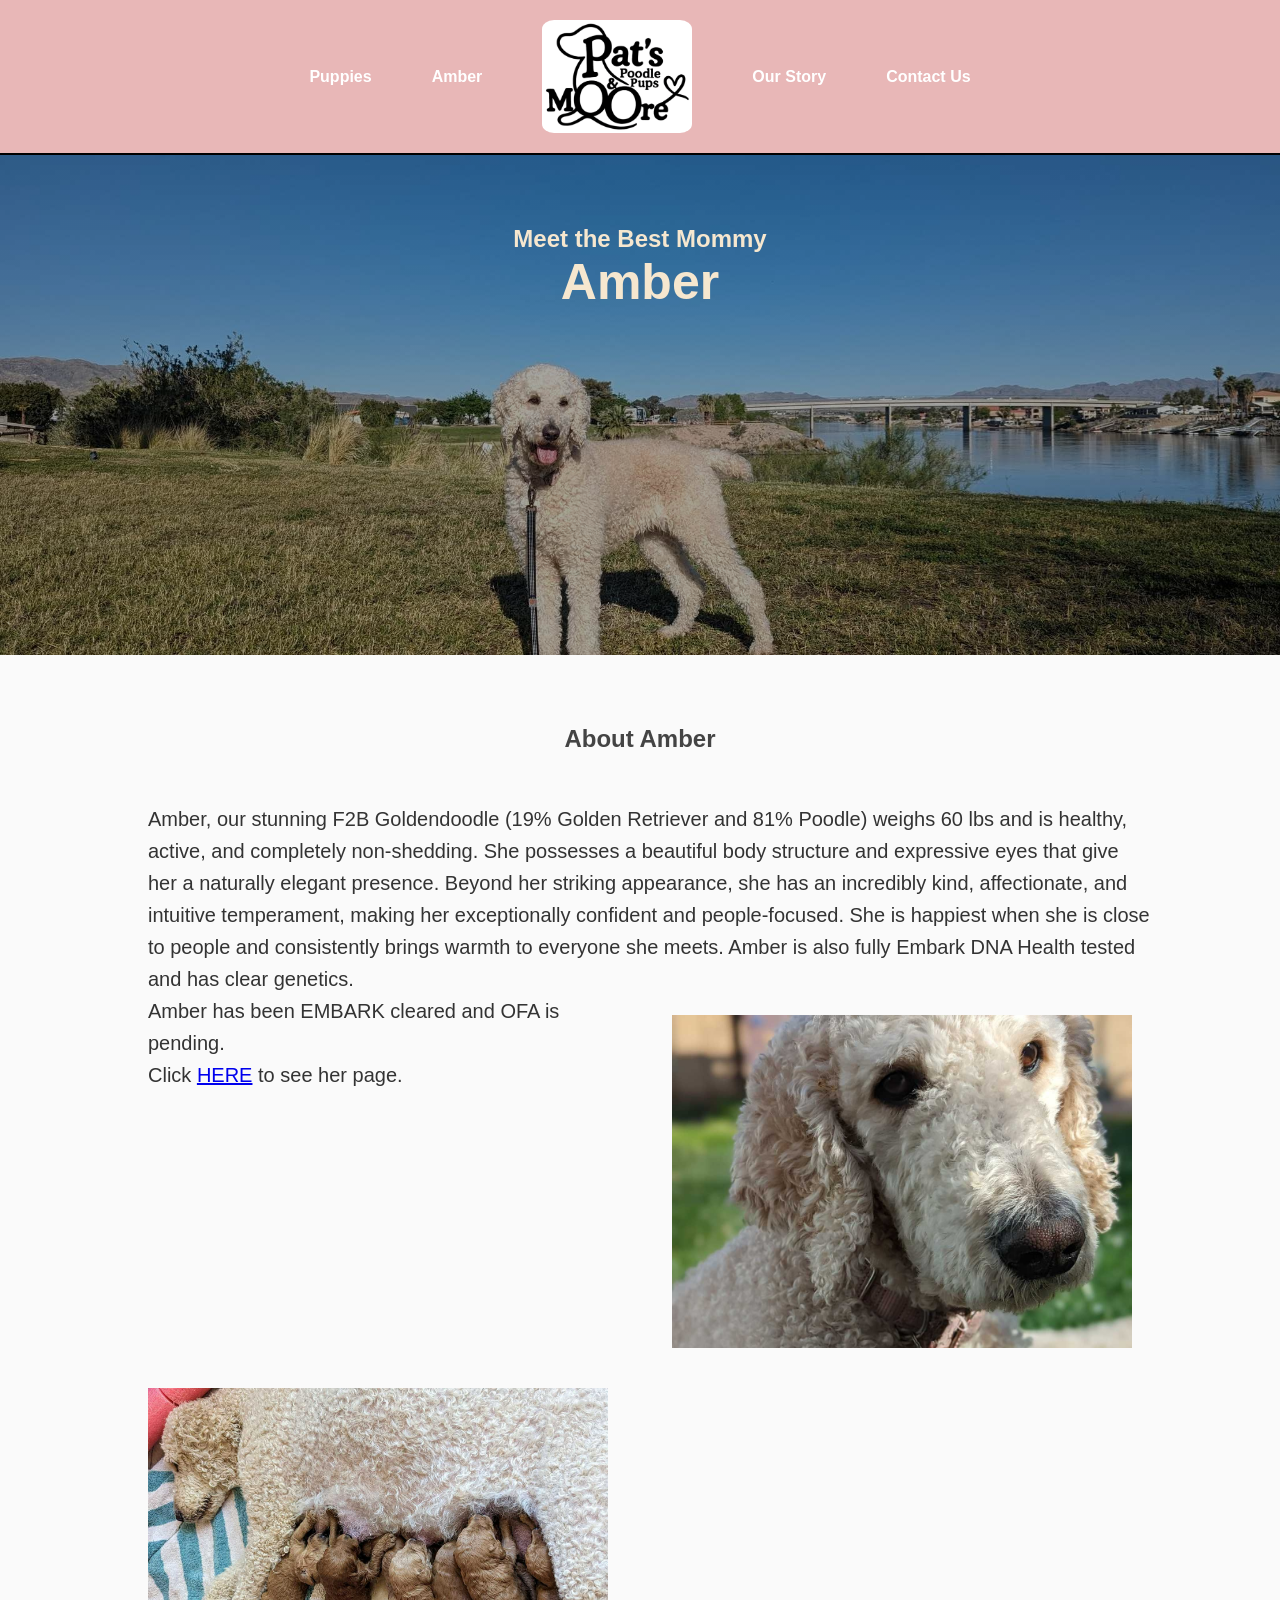
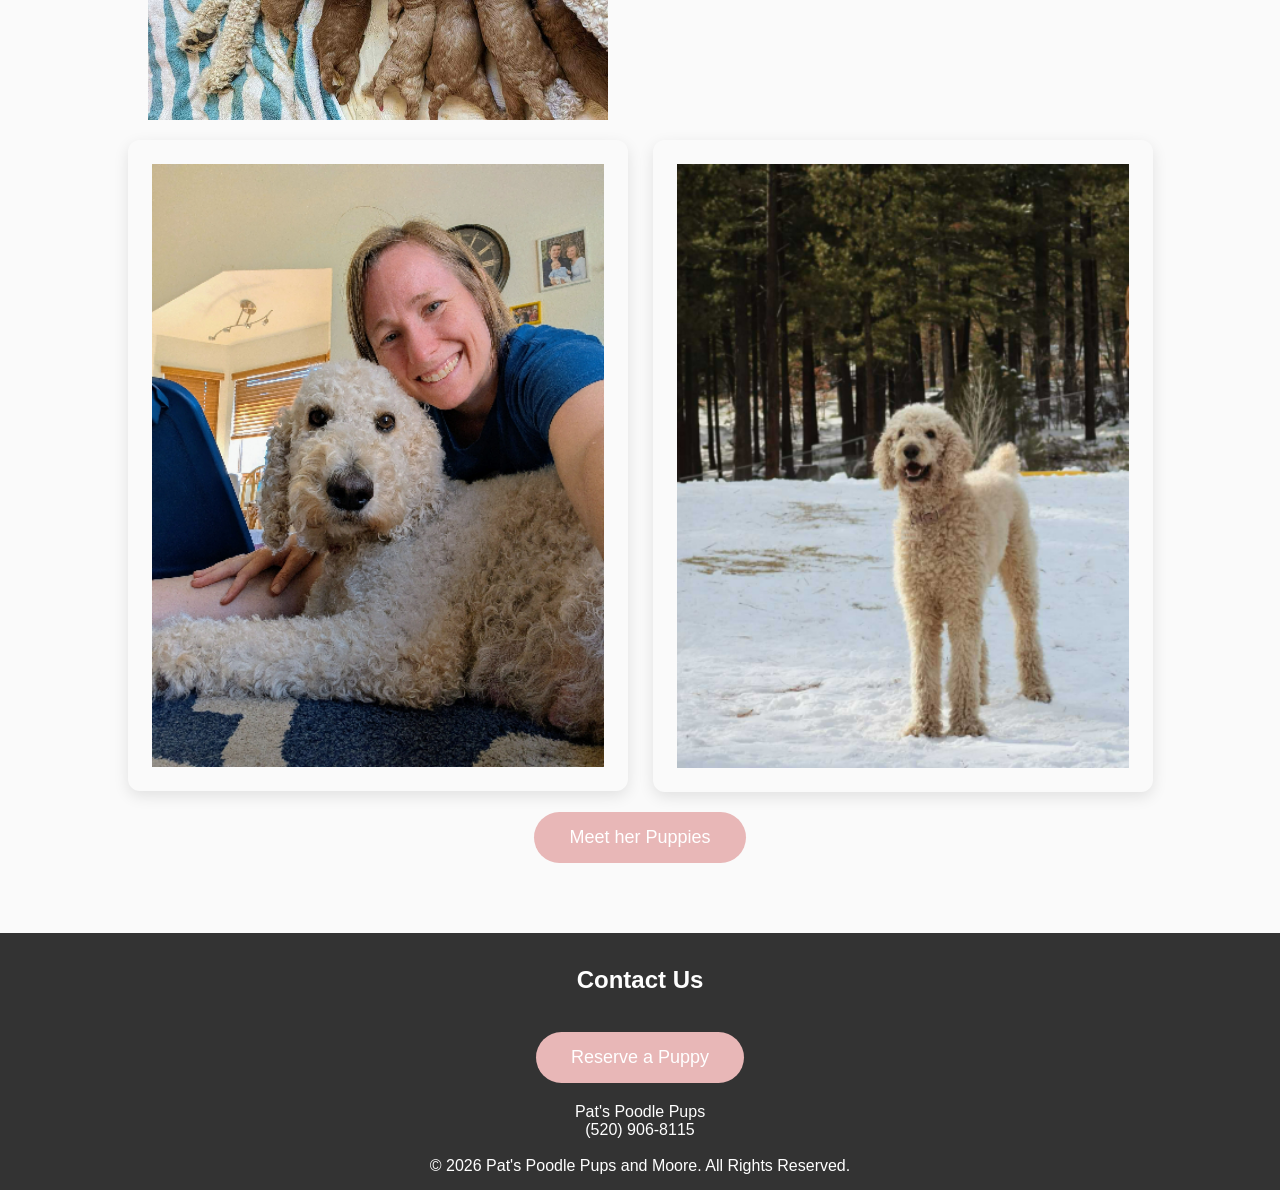
==== commit 3749848d: "add black line under all headers" ====
--- a/amber.html
+++ b/amber.html
@@ -36,7 +36,7 @@
         <a href="/contact.html">Contact Us</a>
       </nav>
     </header>
-
+    <hr class="black-line" />
     <section class="hero-amber">
       <div>
         <h2>Meet the Best Mommy</h2>
--- a/css/small.css
+++ b/css/small.css
@@ -165,6 +165,10 @@
   color: #f6e7cf;
 }
 
+.our-story h1 {
+  text-align: center;
+}
+
 .our-story img {
   max-width: 100%;
   height: auto;
@@ -228,8 +232,9 @@
 }
 
 .amber {
-  font-family: 'Dancing Script', cursive;
-  font-size: 70px;
+  font-family: Arial, Helvetica, sans-serif;
+  font-size: 50px;
+  font-weight: bold;
 }
 .why ul {
   margin-bottom: 50px;
@@ -581,6 +586,12 @@
   text-align: center;
 }
 
+.black-line {
+  border: none; /* Removes the default browser styling */
+  border-top: 2px solid #000000; /* Sets a solid black line 2 pixels thick */
+  width: 100%; /* Controls the width of the line */
+}
+
 /* ==========================
    FOOTER
    ========================== */
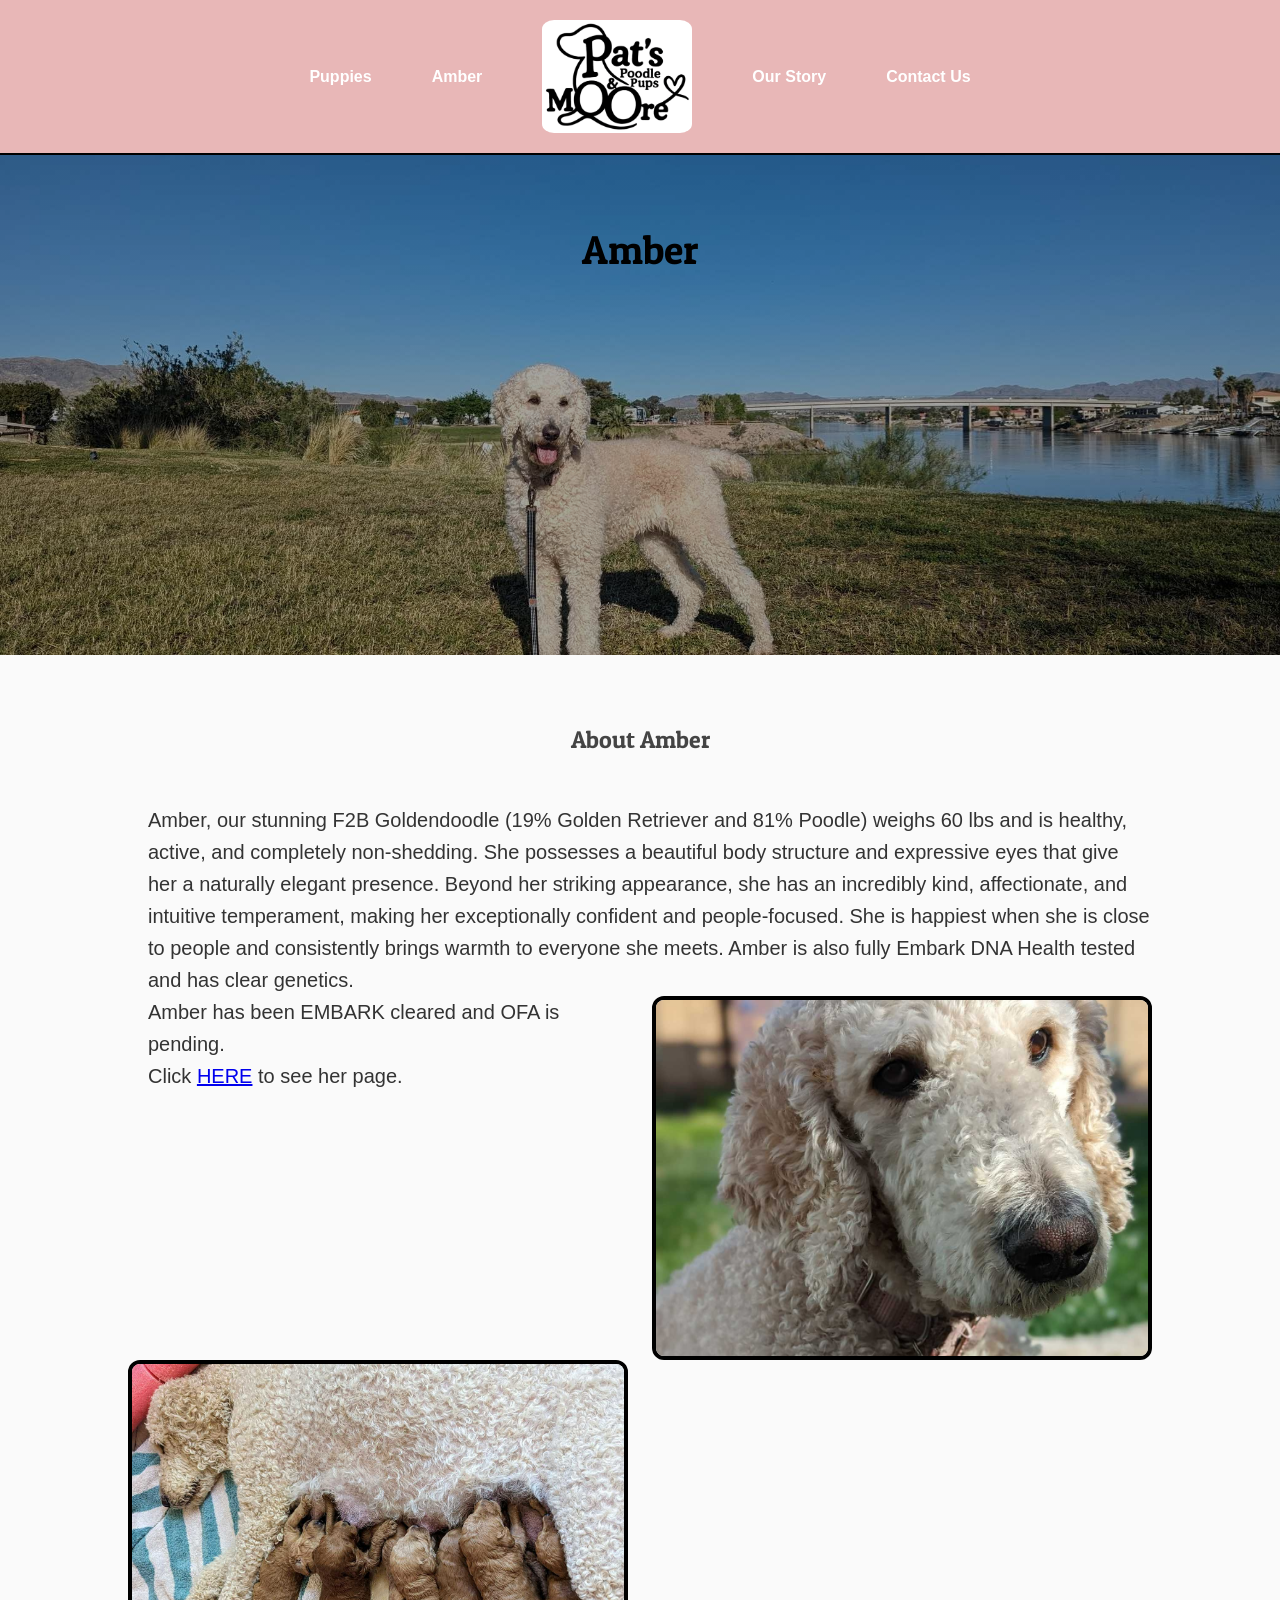
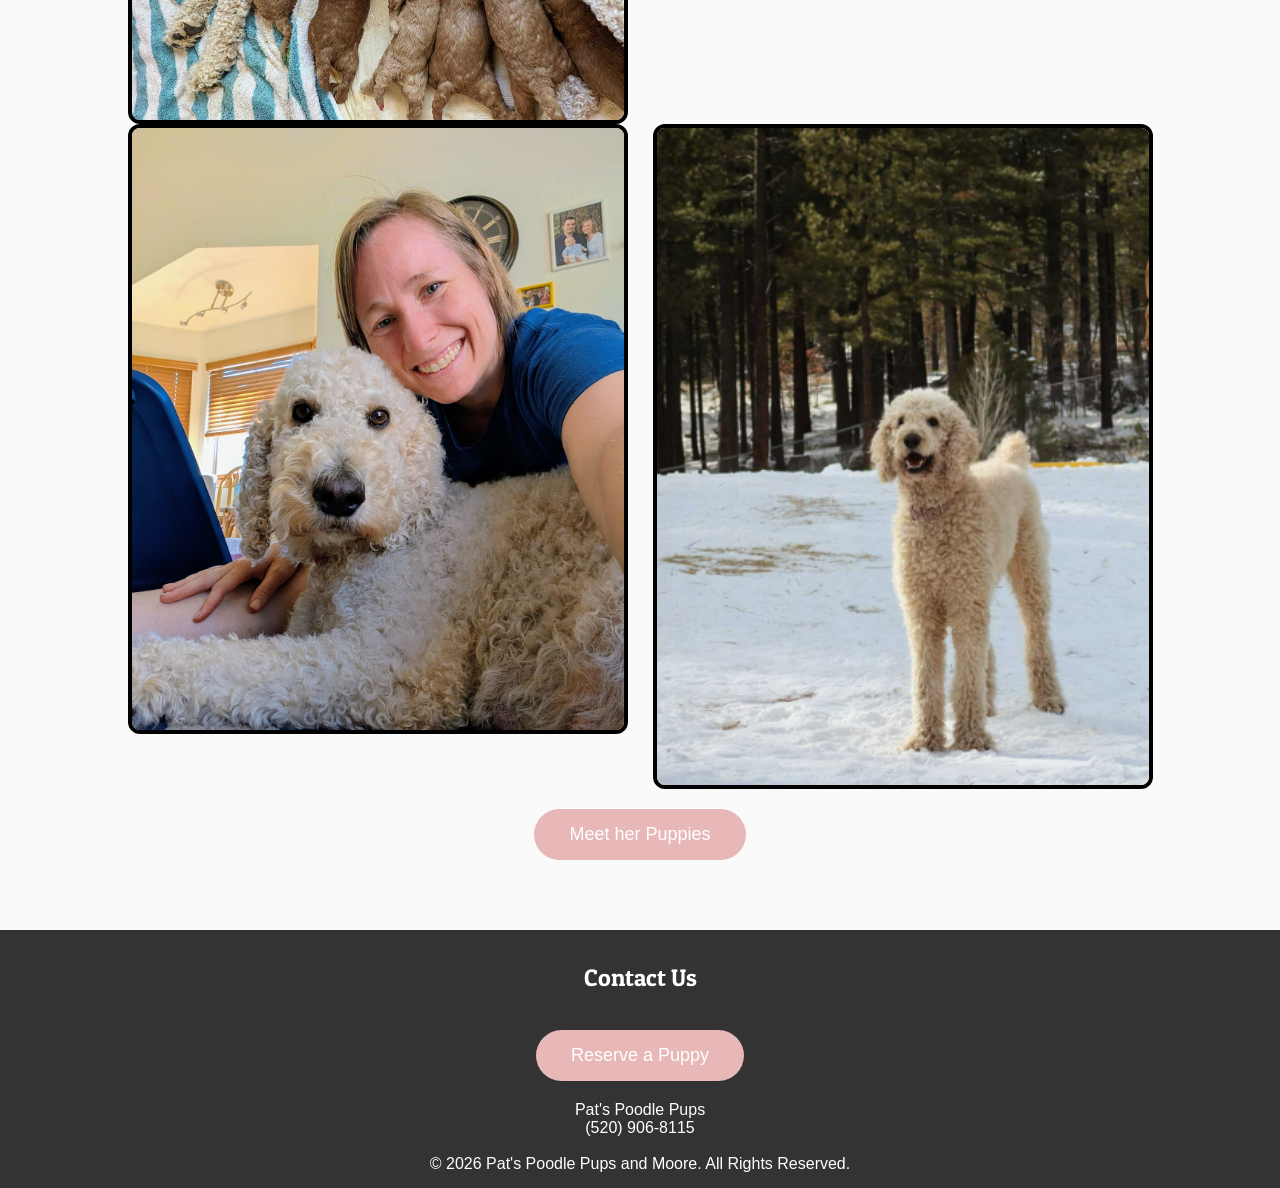
==== commit 8b13481c: "added pictures to homepage" ====
--- a/amber.html
+++ b/amber.html
@@ -7,15 +7,16 @@
     <link rel="preconnect" href="https://fonts.googleapis.com" />
     <link rel="preconnect" href="https://fonts.gstatic.com" crossorigin />
     <link
-      href="https://fonts.googleapis.com/css2?family=Bevan:ital@0;1&family=Delius+Swash+Caps&family=Edu+NSW+ACT+Hand+Pre:wght@400..700&family=Sacramento&display=swap"
+      href="https://fonts.googleapis.com/css2?family=Patua+One&display=swap"
       rel="stylesheet" />
+
     <link rel="stylesheet" href="css/small.css" />
     <link rel="stylesheet" href="css/medium.css" />
     <link rel="stylesheet" href="css/large.css" />
   </head>
   <body>
     <header class="header">
-      <a href="#" class="mobile-logo">
+      <a href="/" class="mobile-logo">
         <img src="images/logo.png" class="logo" alt="Pat's Poodle Pups Logo" />
       </a>
 
@@ -39,8 +40,7 @@
     <hr class="black-line" />
     <section class="hero-amber">
       <div>
-        <h2>Meet the Best Mommy</h2>
-        <p class="amber">Amber</p>
+        <h1 class="amber">Amber</h1>
       </div>
     </section>
 
--- a/css/small.css
+++ b/css/small.css
@@ -24,6 +24,12 @@
 *::before,
 *::after {
   box-sizing: border-box;
+}
+
+h2 {
+  font-family: 'Patua One', serif;
+  font-weight: 400;
+  font-style: normal;
 }
 
 /* ==========================
@@ -98,6 +104,16 @@
   cursor: pointer;
 }
 
+.since {
+  display: none;
+  padding: 5px;
+  font-family: 'Patua One', serif;
+  font-weight: 400;
+  font-style: normal;
+  font-size: 24px;
+  color: black;
+}
+
 /* ==========================
    HERO
    ========================== */
@@ -166,6 +182,11 @@
 }
 
 .our-story h1 {
+  font-family: 'Patua One', serif;
+  font-weight: 400;
+  font-style: normal;
+  font-size: 40px;
+  color: black;
   text-align: center;
 }
 
@@ -173,6 +194,7 @@
   max-width: 100%;
   height: auto;
   border-radius: 12px;
+  border: #000000 solid 4px;
 }
 .our-story p {
   padding: 20px;
@@ -232,9 +254,12 @@
 }
 
 .amber {
-  font-family: Arial, Helvetica, sans-serif;
-  font-size: 50px;
-  font-weight: bold;
+  font-family: 'Patua One', serif;
+  font-weight: 400;
+  font-style: normal;
+  font-size: 40px;
+  color: black;
+  text-align: center;
 }
 .why ul {
   margin-bottom: 50px;
@@ -246,24 +271,33 @@
   padding: 5px;
 }
 .why h2 {
+  font-family: 'Patua One', serif;
+  font-weight: 400;
+  font-style: normal;
   color: #444;
   text-align: center;
 }
 
 .homepage-words {
   text-align: center;
-}
-.head-our-story {
-  font-size: 1.5em;
-  font-weight: 500;
+  padding: 5px;
+}
+
+.set-apart {
+  font-size: 20px;
+}
+
+.set-apart li {
+  padding: 10px;
 }
 
 .meet-puppies {
-  display: flex;
+  display: grid;
   justify-content: center;
   align-items: center;
   text-align: center;
   margin-bottom: 50px;
+  gap: 30px;
 }
 
 .homepage-images {
@@ -275,14 +309,29 @@
 }
 
 .homepage-images img {
-  width: 400px;
+  width: 95%;
   height: auto;
   border-radius: 12px;
+  border: #000000 solid 4px;
+  margin: 10px;
 }
 
 .homepage-words {
   font-size: 20px;
   line-height: 1.6;
+}
+
+.homepage-header {
+  font-family: 'Patua One', serif;
+  font-weight: 400;
+  font-style: normal;
+  font-size: 40px;
+  color: black;
+  text-align: center;
+}
+
+.testimonial-anchor {
+  color: #333;
 }
 /* ==========================
    Carousel
@@ -296,46 +345,50 @@
   margin: 0 auto;
   padding: 20px 0;
 }
+
 .carousel-viewport {
   overflow: hidden;
   width: 100%;
-}
+  transition: height 0.4s ease;
+}
+
 .carousel-track {
   display: flex;
   gap: 20px;
   transition: transform 0.4s ease-in-out;
   will-change: transform;
-}
-
-/* Card Component */
+  align-items: flex-start;
+}
+
 .card {
   background: #ffffff;
   border-radius: 12px;
   box-shadow: 0 5px 15px rgba(0, 0, 0, 0.08);
   padding: 24px;
   min-height: 250px;
+  height: auto;
   display: flex;
   flex-direction: column;
   justify-content: space-between;
   flex-shrink: 0;
-  /* Dynamic fallback sizing */
-  width: 100%;
-  height: fit-content;
-}
-.card h3 {
-  color: #1f2937;
-  margin-bottom: 10px;
-}
+  width: 100%;
+}
+
 .card p {
   color: #4b5563;
   font-size: 20px;
   line-height: 1.5;
 }
 
+.card h3 {
+  color: #1f2937;
+  margin-bottom: 10px;
+}
+
 /* Navigation Buttons */
 .nav-btn {
   position: absolute;
-  top: 20%;
+  top: 240px;
   transform: translateY(-50%);
   background: #ffffff;
   border: 1px solid #e5e7eb;
@@ -364,18 +417,6 @@
 .nav-btn:disabled {
   opacity: 0.5;
   cursor: not-allowed;
-}
-
-/* Responsive Breakpoints */
-@media (max-width: 1024px) {
-  .card {
-    width: calc((100% - 20px) / 2);
-  }
-}
-@media (max-width: 640px) {
-  .card {
-    width: 100%;
-  }
 }
 
 /* ==========================
@@ -435,8 +476,28 @@
 }
 
 .section-title {
+  font-family: 'Patua One', serif;
+  font-weight: 300;
+  font-style: normal;
   text-align: center;
   margin-bottom: 50px;
+  color: #444;
+}
+
+.section-title-os {
+  font-family: 'Patua One', serif;
+  font-weight: 300;
+  font-size: 30px;
+  font-style: normal;
+  color: #444;
+}
+
+.section-title-new-litter {
+  font-family: 'Patua One', serif;
+  font-weight: 300;
+  font-size: 30px;
+  text-align: center;
+  font-style: normal;
   color: #444;
 }
 
@@ -525,6 +586,7 @@
   max-width: 100%;
   height: auto;
   border-radius: 12px;
+  border: #000000 solid 4px;
 }
 .amber-pics {
   clear: both;
@@ -532,12 +594,12 @@
   grid-template-columns: repeat(auto-fit, minmax(min(100%, 500px), 500px));
   gap: 25px;
   justify-content: center;
+  margin-top: 70px;
 }
 .amber-pics img {
   width: 100%;
   border-radius: 12px;
-  padding: 24px;
-  box-shadow: 0 5px 15px rgba(0, 0, 0, 0.1);
+  border: #000000 solid 4px;
   min-height: 250px;
   display: flex;
   flex-direction: column;
@@ -593,6 +655,140 @@
 }
 
 /* ==========================
+   PUPPY PHOTO CAROUSEL
+   ========================== */
+.pup-cards {
+  position: relative;
+  overflow: hidden;
+}
+
+.adopted-ribbon {
+  position: absolute;
+  top: 25px;
+  right: -45px;
+
+  background: #f4d03f;
+  color: #333;
+
+  width: 180px;
+  padding: 10px 0;
+
+  text-align: center;
+  font-size: 18px;
+  font-weight: bold;
+  letter-spacing: 2px;
+
+  transform: rotate(45deg);
+
+  z-index: 20;
+
+  box-shadow: 0 3px 8px rgba(0, 0, 0, 0.2);
+}
+
+.pup-carousel {
+  position: relative;
+  width: 100%;
+  overflow: hidden;
+  border-radius: 12px;
+  background: #f5f5f5;
+}
+
+.pup-carousel-image {
+  display: block;
+  width: 100%;
+  height: 350px;
+  object-fit: cover;
+  cursor: pointer;
+  transition: opacity 0.2s ease;
+}
+
+.pup-carousel-btn {
+  position: absolute;
+  top: 50%;
+  transform: translateY(-50%);
+  z-index: 2;
+
+  width: 42px;
+  height: 42px;
+
+  border: none;
+  border-radius: 50%;
+
+  background: rgba(0, 0, 0, 0.45);
+  color: white;
+
+  font-size: 24px;
+  line-height: 42px;
+  text-align: center;
+
+  cursor: pointer;
+
+  transition:
+    background 0.2s ease,
+    transform 0.2s ease;
+}
+
+.pup-carousel-btn:hover {
+  background: rgba(0, 0, 0, 0.7);
+}
+
+.pup-carousel-btn:active {
+  transform: translateY(-50%) scale(0.95);
+}
+
+.pup-carousel-prev {
+  left: 10px;
+}
+
+.pup-carousel-next {
+  right: 10px;
+}
+
+.pup-carousel-dots {
+  position: absolute;
+  bottom: 12px;
+  left: 50%;
+  transform: translateX(-50%);
+
+  display: flex;
+  gap: 7px;
+
+  padding: 5px 9px;
+  border-radius: 20px;
+  background: rgba(0, 0, 0, 0.35);
+}
+
+.pup-carousel-dot {
+  width: 8px;
+  height: 8px;
+
+  padding: 0;
+  border: none;
+  border-radius: 50%;
+
+  background: rgba(255, 255, 255, 0.6);
+  cursor: pointer;
+}
+
+.pup-carousel-dot.active {
+  background: white;
+  transform: scale(1.25);
+}
+
+@media (max-width: 600px) {
+  .pup-carousel-image {
+    height: 300px;
+  }
+
+  .pup-carousel-btn {
+    width: 36px;
+    height: 36px;
+    font-size: 20px;
+    line-height: 36px;
+  }
+}
+
+/* ==========================
    FOOTER
    ========================== */
 
@@ -664,6 +860,10 @@
 
   .desktop-logo {
     display: none;
+  }
+
+  .since {
+    display: block;
   }
 
   .logo {
--- a/css/medium.css
+++ b/css/medium.css
@@ -17,4 +17,12 @@
   .why h2 {
     text-align: left;
   }
+
+  .homepage-images img {
+    width: 400px;
+    height: auto;
+    border-radius: 12px;
+    border: #000000 solid 4px;
+    margin: 10px;
+  }
 }
--- a/css/large.css
+++ b/css/large.css
@@ -18,14 +18,12 @@
   .about-us-float-left {
     float: left;
     width: 500px;
-    padding: 20px;
     margin-right: 30px;
     border-radius: 12px;
   }
   .about-us-float-right {
     float: right;
     width: 500px;
-    padding: 20px;
     margin-left: 30px;
     border-radius: 12px;
   }
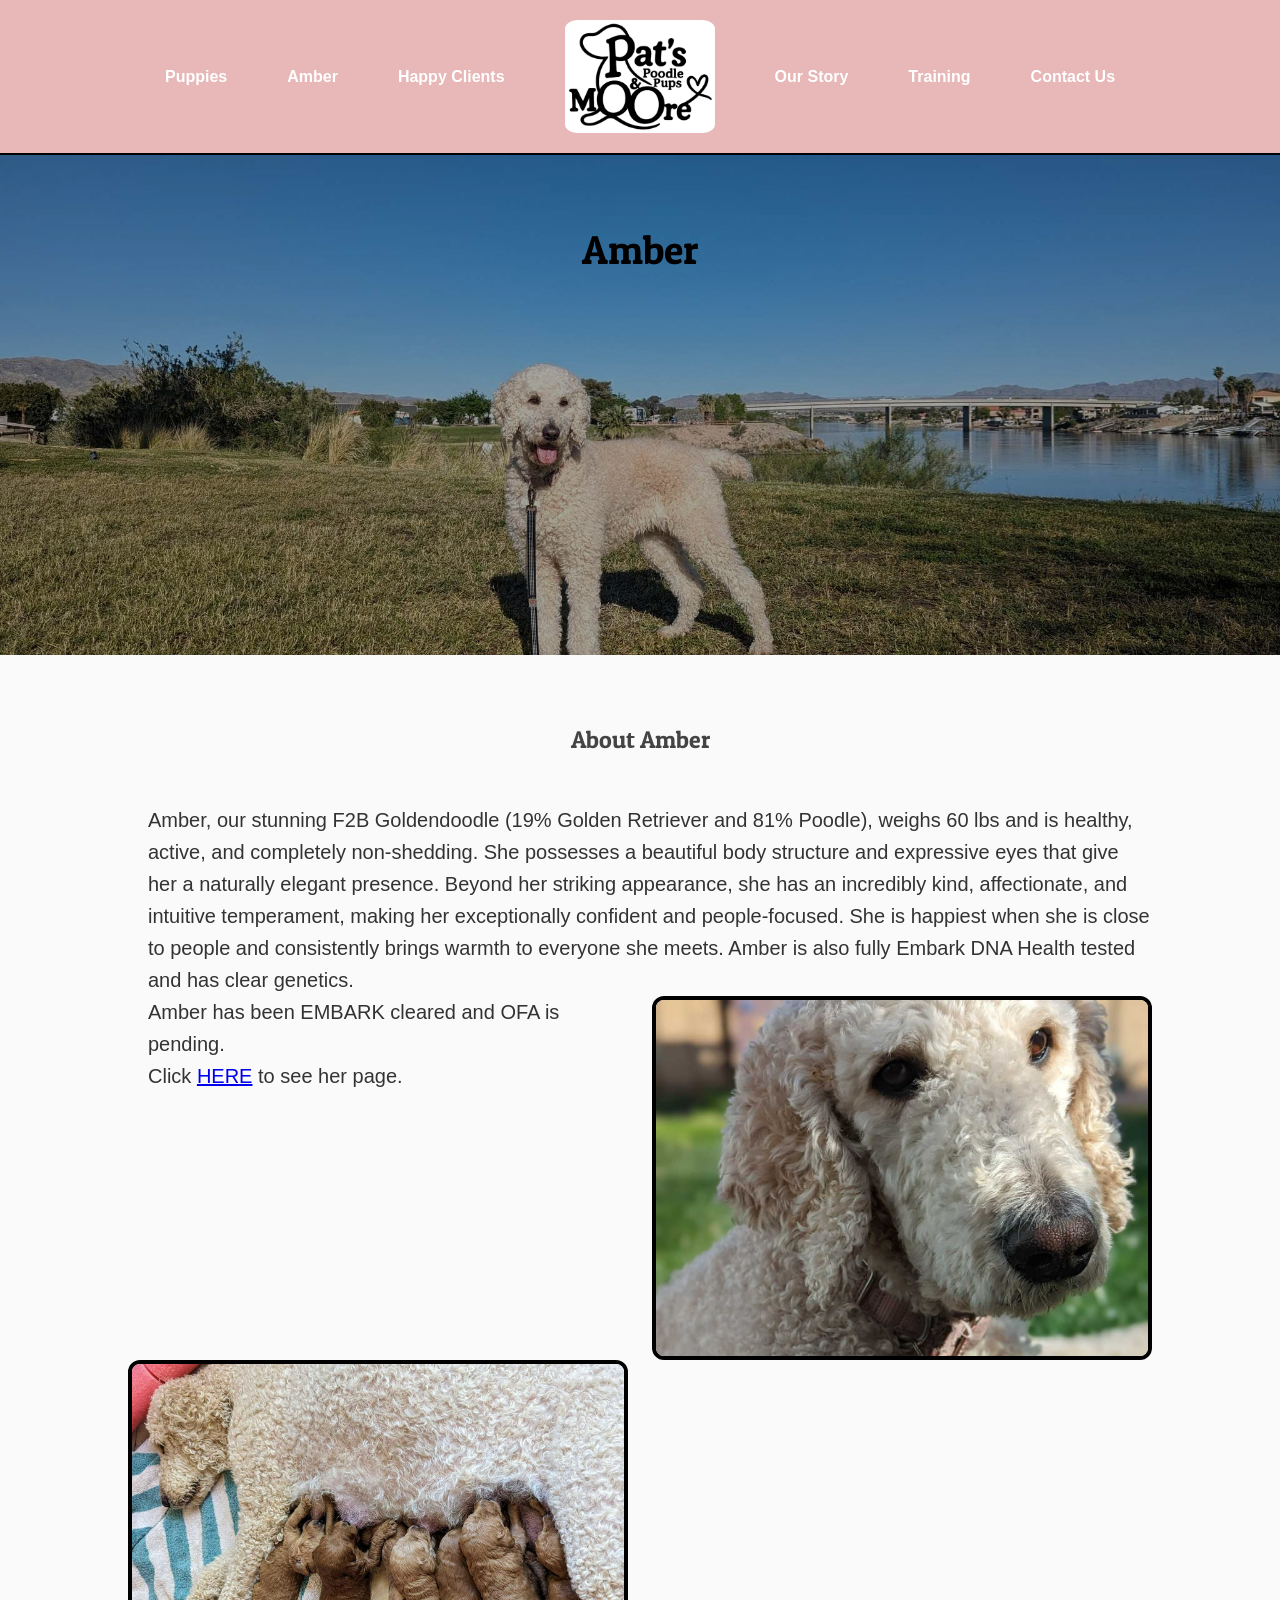
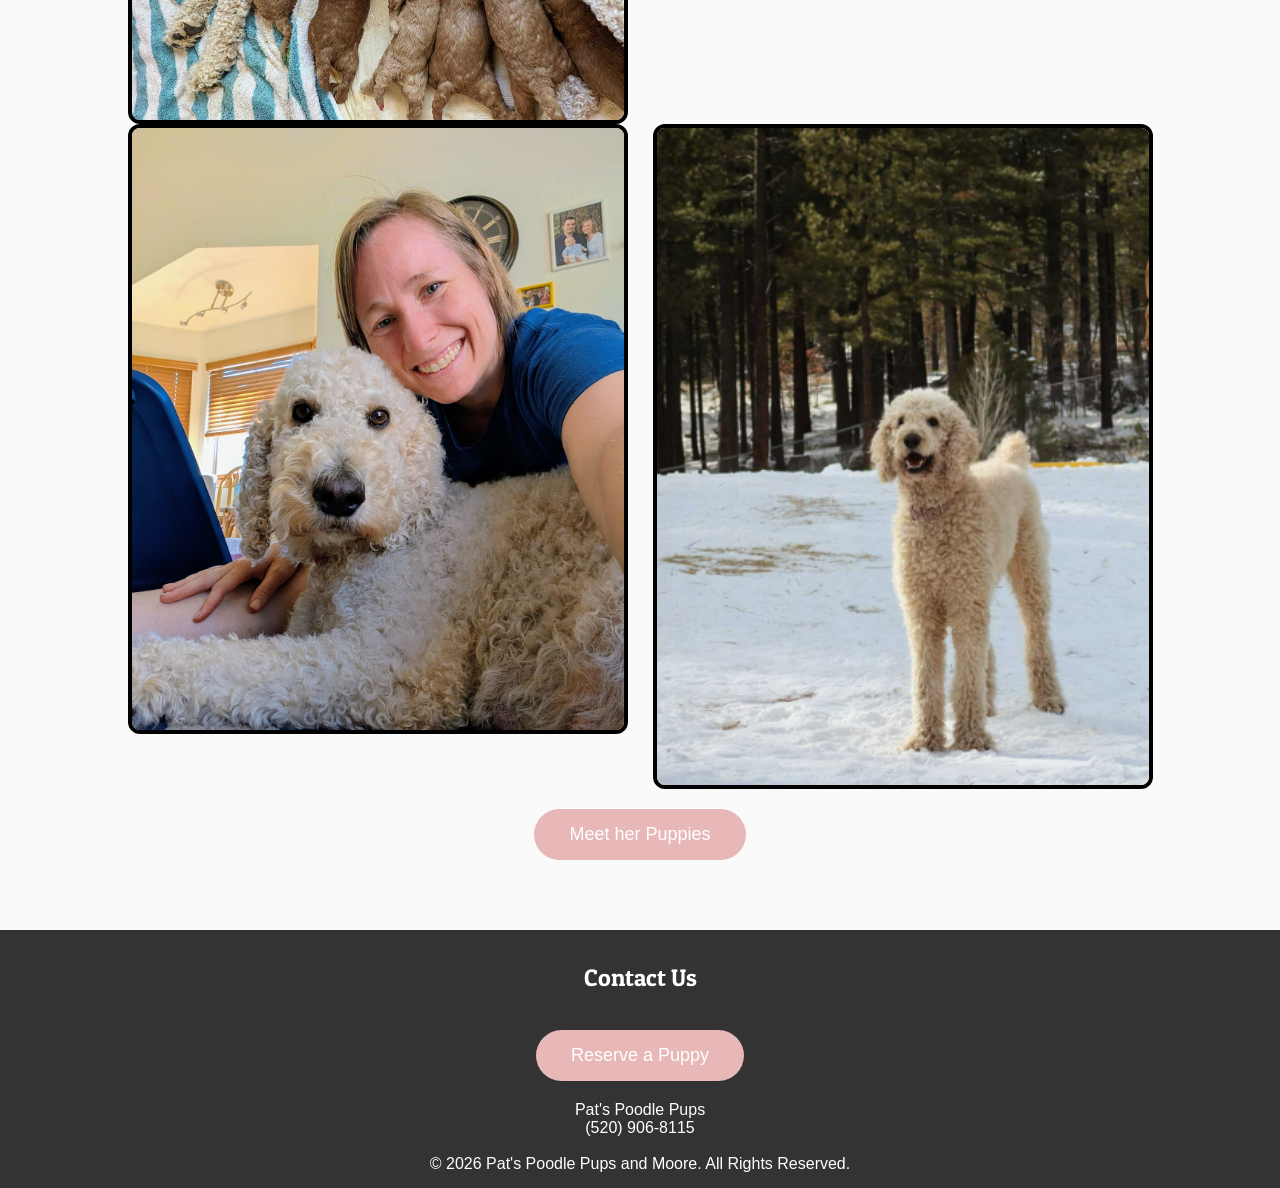
==== commit cd1f0012: "training and happy clients pages worked on" ====
--- a/amber.html
+++ b/amber.html
@@ -24,16 +24,17 @@
 
       <nav class="nav" id="nav-menu">
         <a href="/puppies.html">Puppies</a>
-        <a href="/amber.html">Amber</a>
+        <a href="#">Amber</a>
+        <a href="/happy-clients.html">Happy Clients</a>
 
-        <a href="/" class="desktop-logo">
+        <a href="/index.html" class="desktop-logo">
           <img
             src="images/logo.png"
             class="logo"
             alt="Pat's Poodle Pups Logo" />
         </a>
-
         <a href="/our-story.html">Our Story</a>
+        <a href="/training.html">Training</a>
         <a href="/contact.html">Contact Us</a>
       </nav>
     </header>
@@ -49,7 +50,7 @@
       <div>
         <p class="about-us-words">
           Amber, our stunning F2B Goldendoodle (19% Golden Retriever and 81%
-          Poodle) weighs 60 lbs and is healthy, active, and completely
+          Poodle), weighs 60 lbs and is healthy, active, and completely
           non-shedding. She possesses a beautiful body structure and expressive
           eyes that give her a naturally elegant presence. Beyond her striking
           appearance, she has an incredibly kind, affectionate, and intuitive
@@ -65,7 +66,9 @@
           src="images/amberwithpuppies.jpg"
           alt="Amber and puppies" />
         <p class="about-us-words">
-          Amber has been EMBARK cleared and OFA is pending. <br />
+          Amber has been EMBARK cleared and OFA is pending.
+        </p>
+        <p class="about-us-words">
           Click
           <a
             href="https://app.embarkvet.com/pet/096cd4cc-40f9-4886-88ca-06468ad844e9/about"
--- a/css/small.css
+++ b/css/small.css
@@ -232,6 +232,24 @@
   font-size: 20px;
   padding-left: 20px;
   line-height: 1.6;
+}
+
+.training p {
+  margin: 20px;
+  font-size: 20px;
+  padding-left: 20px;
+  line-height: 1.6;
+}
+
+.training ul li {
+  font-size: 20px;
+  padding-left: 20px;
+  line-height: 1.6;
+}
+
+.train-image {
+  width: 500px;
+  margin: 40px;
 }
 
 .about-us-words-contact {
@@ -501,6 +519,11 @@
   color: #444;
 }
 
+.con-image {
+  width: 500px;
+  margin: 20px;
+}
+
 .gooddog {
   display: flex;
   flex-direction: column;
@@ -512,6 +535,7 @@
 .gooddog img {
   width: 250px;
   border-radius: 12px;
+  border: #000000 solid 4px;
   padding: 15px;
   box-shadow: 0 5px 15px rgba(0, 0, 0, 0.1);
   transition:
@@ -594,7 +618,6 @@
   grid-template-columns: repeat(auto-fit, minmax(min(100%, 500px), 500px));
   gap: 25px;
   justify-content: center;
-  margin-top: 70px;
 }
 .amber-pics img {
   width: 100%;
@@ -603,6 +626,24 @@
   min-height: 250px;
   display: flex;
   flex-direction: column;
+}
+
+/* ==========================
+   happy clients
+   ========================== */
+
+.hero-client {
+  display: grid;
+  grid-template-columns: 1fr 1fr;
+  width: 100%;
+  height: 600px;
+  margin-bottom: 20px;
+}
+
+.hero-client img {
+  width: 100%;
+  height: 100%;
+  object-fit: cover;
 }
 
 /* ==========================
@@ -635,6 +676,7 @@
 .pup-cards {
   width: 100%;
   border-radius: 12px;
+  border: #000000 solid 4px;
   padding: 24px;
   box-shadow: 0 5px 15px rgba(0, 0, 0, 0.1);
   min-height: 250px;
@@ -860,6 +902,18 @@
 
   .desktop-logo {
     display: none;
+  }
+
+  .hero-client {
+    grid-template-columns: 1fr;
+    height: auto;
+  }
+
+  .hero-client img {
+    width: 100%;
+    height: auto;
+    object-fit: contain;
+    display: block;
   }
 
   .since {
